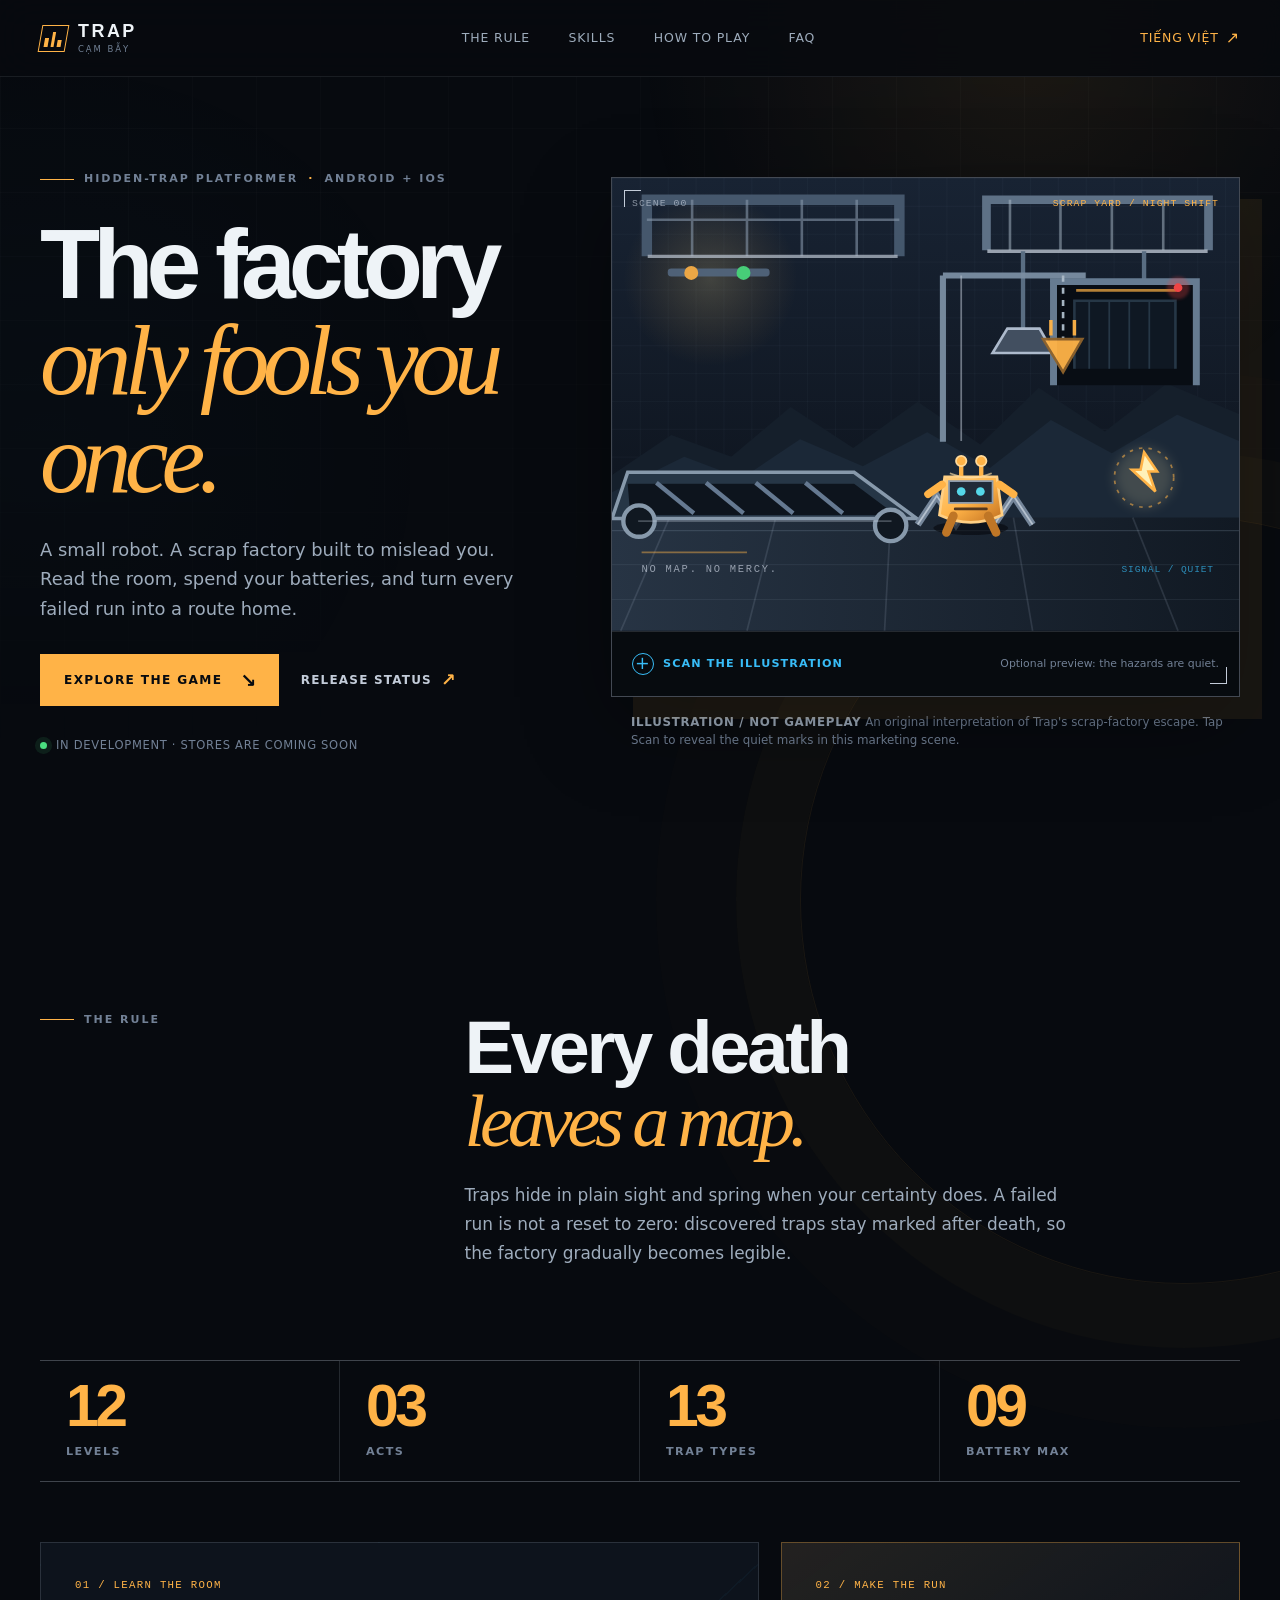
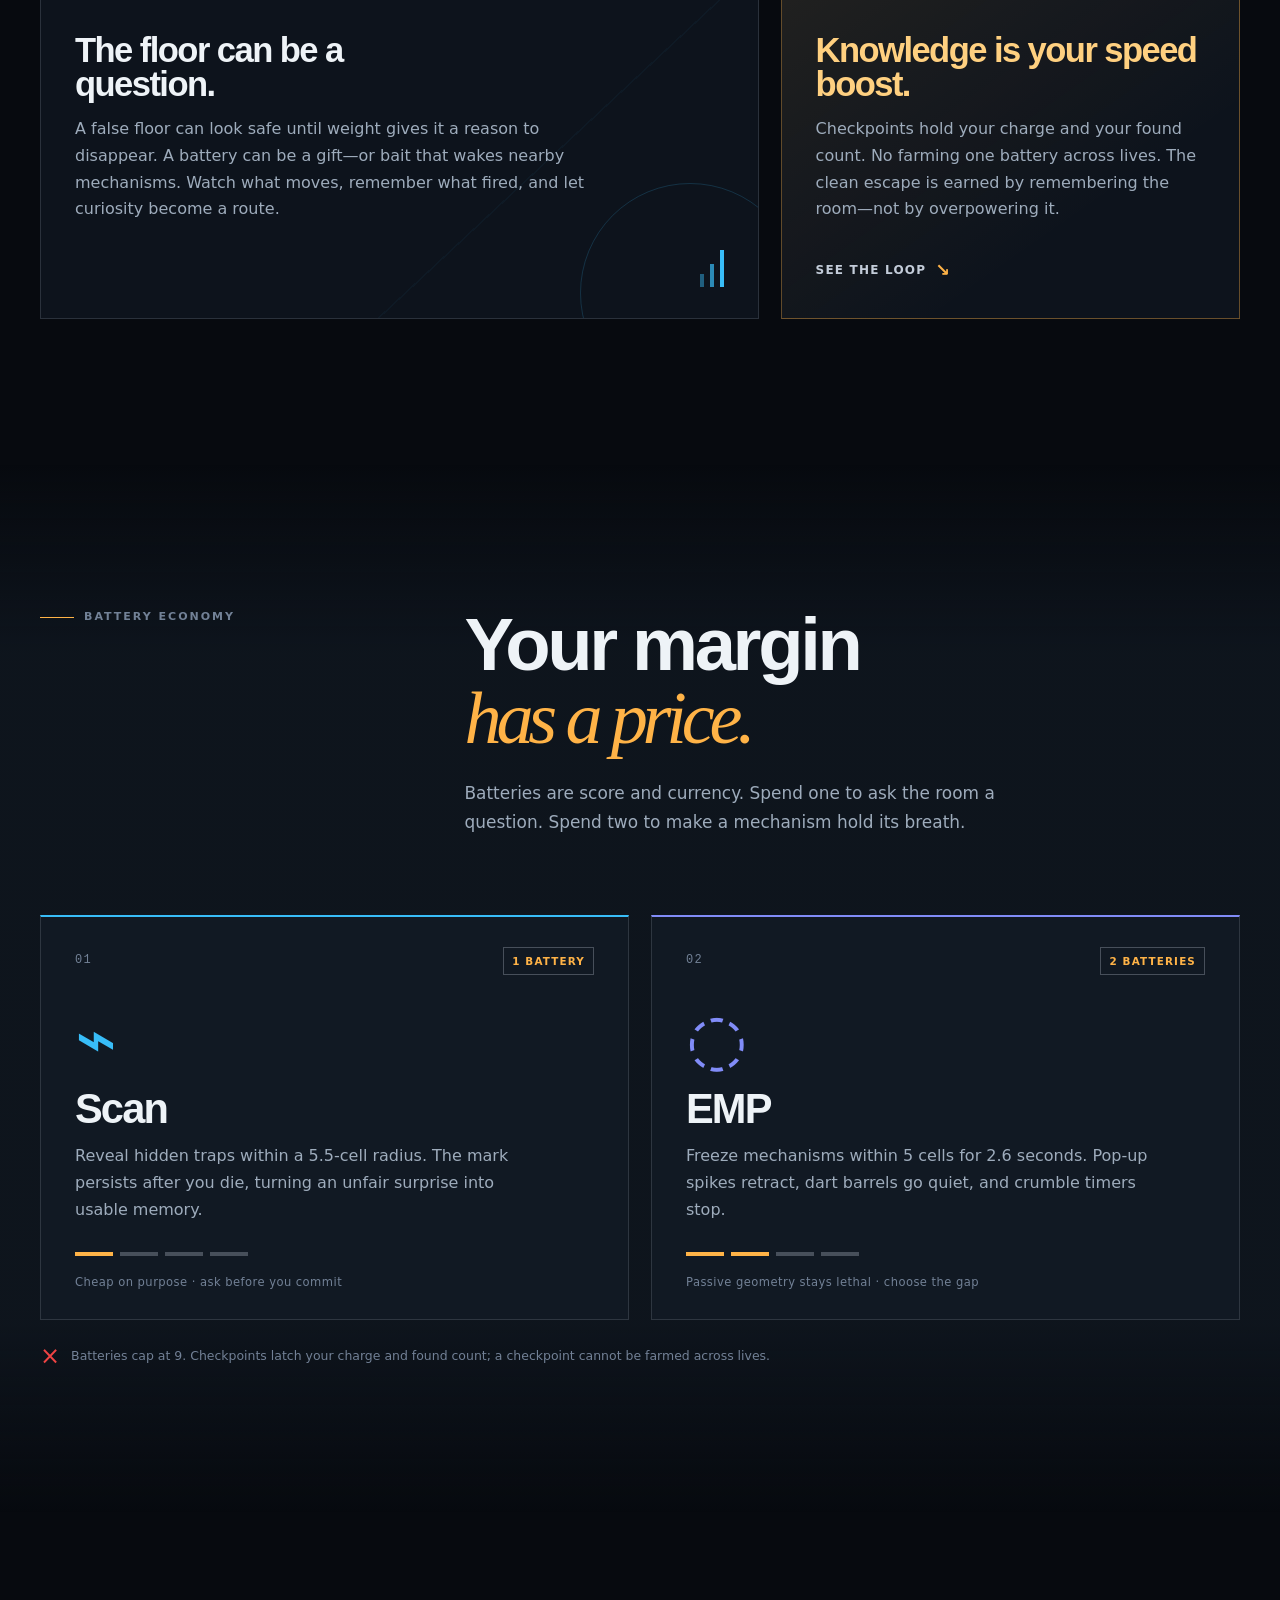
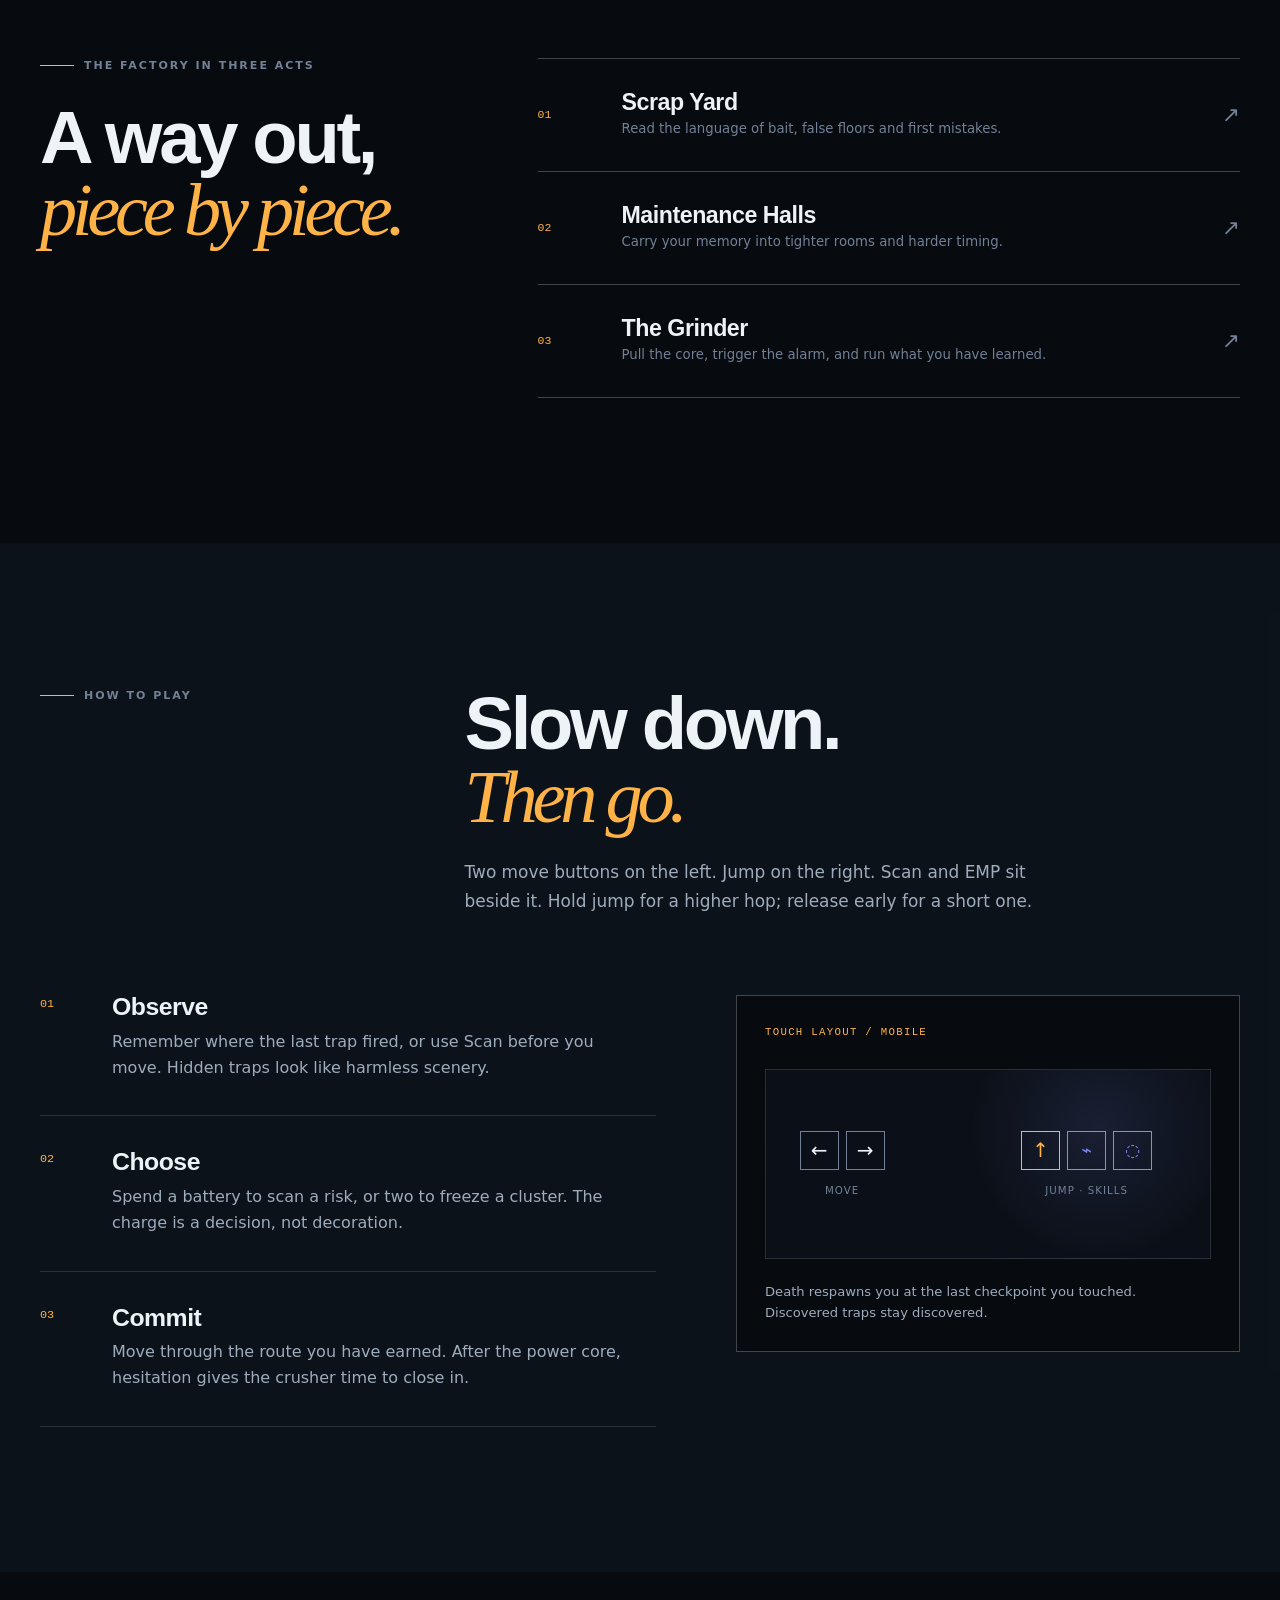
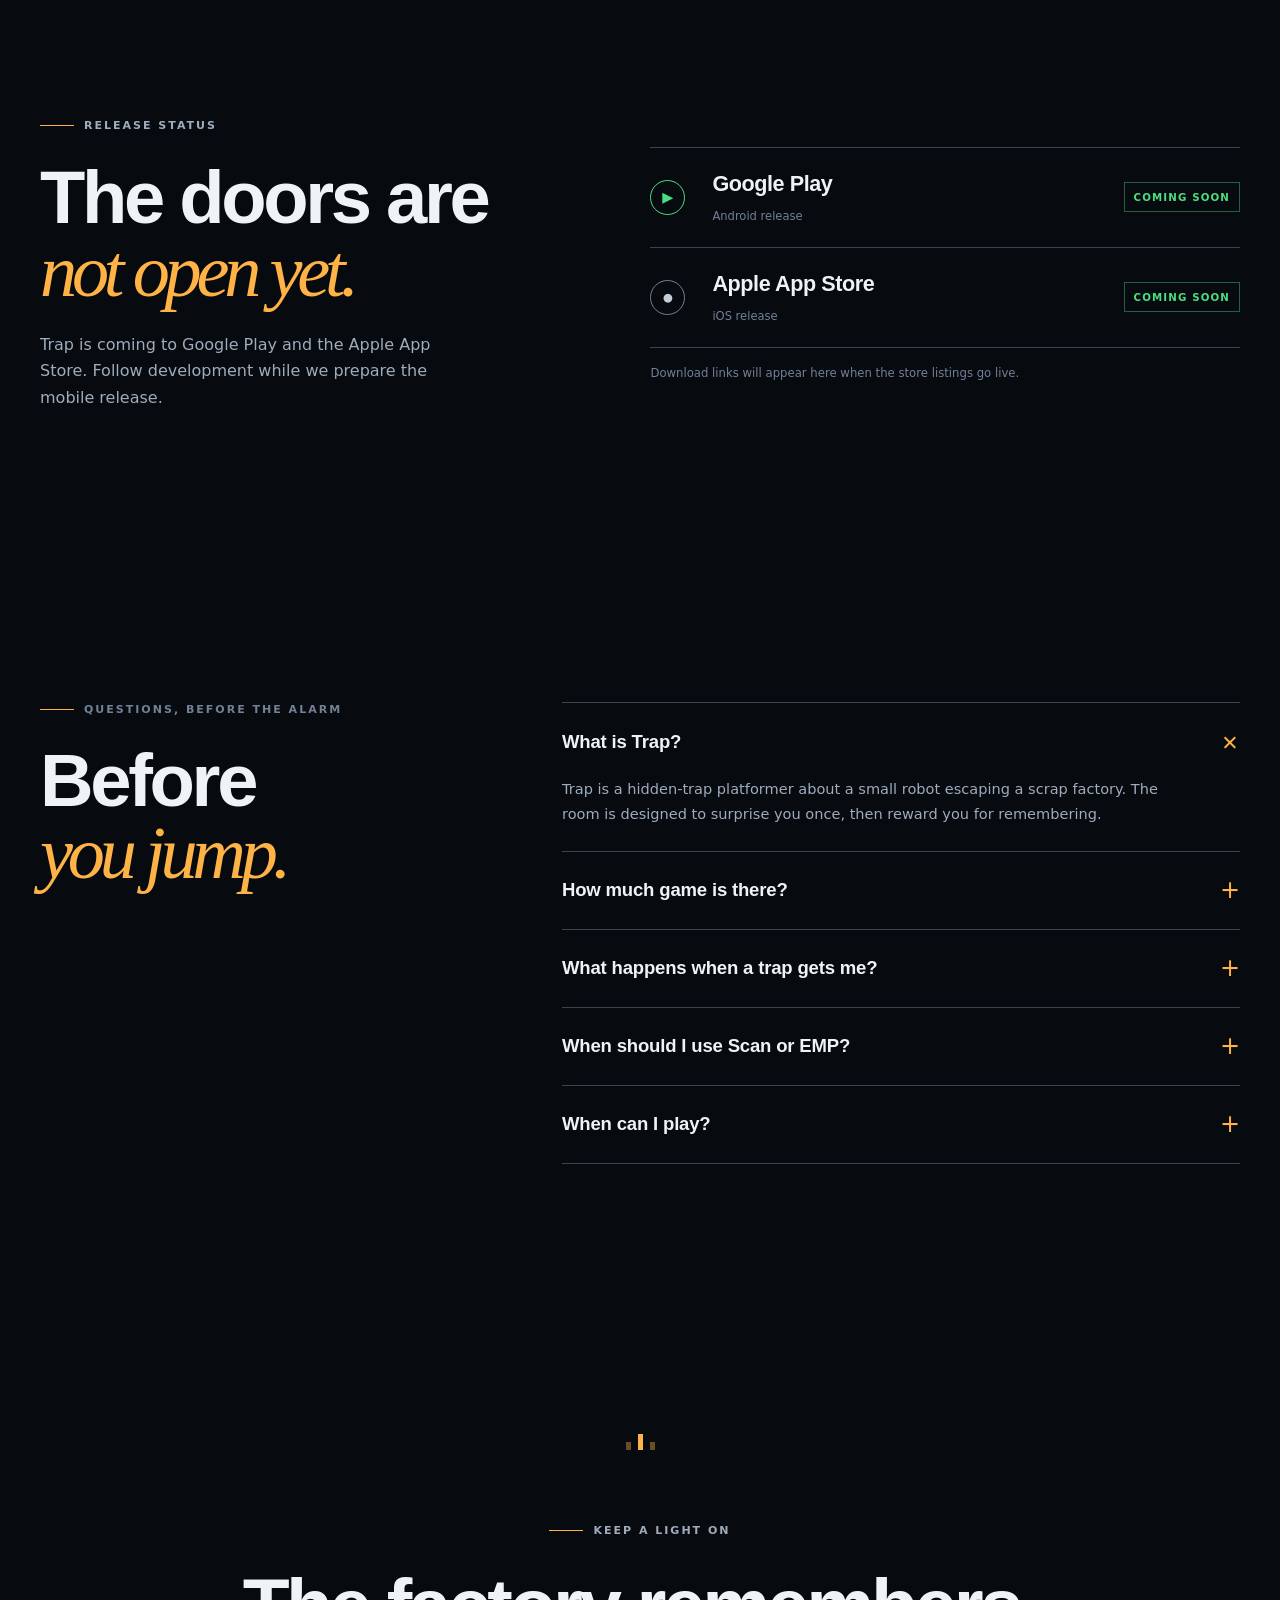
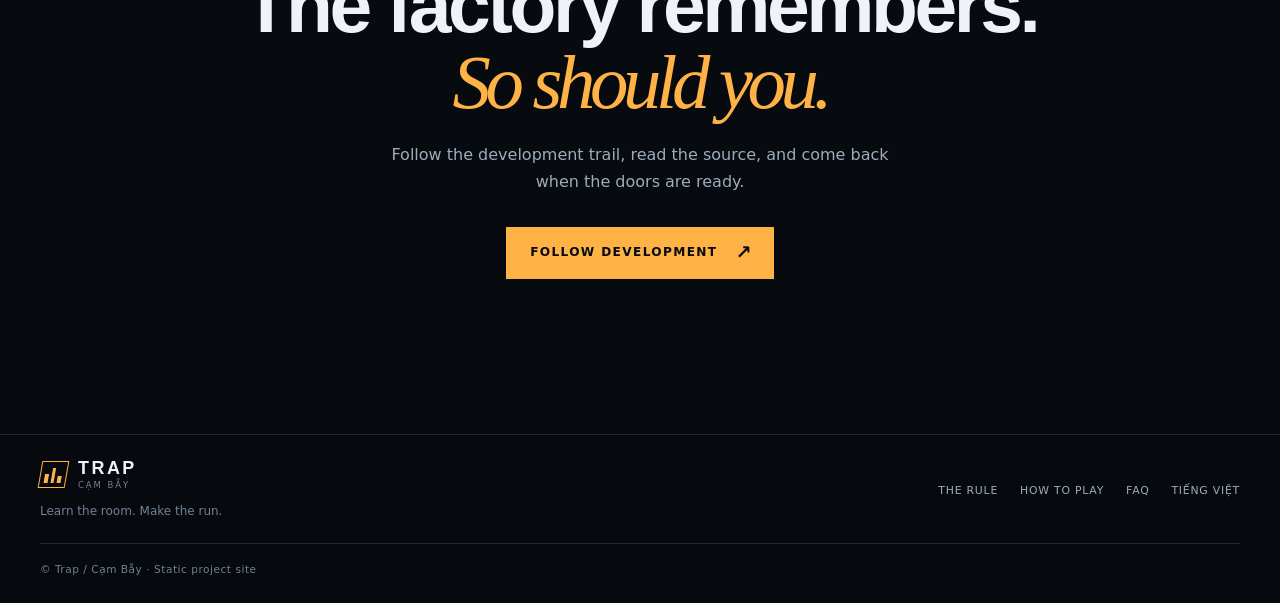
==== index.html @ 79a0b9d8 "feat(site): launch bilingual Trap landing page" ====
<!doctype html>
<html lang="en">
<head>
  <meta charset="utf-8">
  <meta name="viewport" content="width=device-width, initial-scale=1">
  <title>Trap — The factory only fools you once.</title>
  <meta name="description" content="Trap is a hidden-trap platformer about a small robot escaping a scrap factory. Learn the room, spend your batteries, and make the clean run.">
  <meta name="theme-color" content="#070a0f">
  <meta name="robots" content="index, follow">
  <link rel="canonical" href="https://luongnv.com/trap-website/">
  <link rel="alternate" hreflang="en" href="https://luongnv.com/trap-website/">
  <link rel="alternate" hreflang="vi" href="https://luongnv.com/trap-website/vi/">
  <link rel="alternate" hreflang="x-default" href="https://luongnv.com/trap-website/">
  <meta property="og:type" content="website">
  <meta property="og:site_name" content="Trap / Cạm Bẫy">
  <meta property="og:title" content="Trap — The factory only fools you once.">
  <meta property="og:description" content="A hidden-trap platformer about a small robot escaping a scrap factory.">
  <meta property="og:url" content="https://luongnv.com/trap-website/">
  <meta property="og:image" content="https://luongnv.com/trap-website/assets/social-card.png">
  <meta property="og:image:width" content="1200">
  <meta property="og:image:height" content="630">
  <meta property="og:image:alt" content="An amber robot facing a dark scrap factory in Trap.">
  <meta name="twitter:card" content="summary_large_image">
  <meta name="twitter:title" content="Trap — The factory only fools you once.">
  <meta name="twitter:description" content="A hidden-trap platformer about a small robot escaping a scrap factory.">
  <meta name="twitter:image" content="https://luongnv.com/trap-website/assets/social-card.png">
  <link rel="icon" href="assets/favicon.svg" type="image/svg+xml">
  <link rel="stylesheet" href="styles.css">
  <script type="application/ld+json">
  {
    "@context": "https://schema.org",
    "@type": "VideoGame",
    "@id": "https://luongnv.com/trap-website/#game",
    "name": "Trap",
    "alternateName": "Cạm Bẫy",
    "description": "A hidden-trap platformer about a small robot escaping a scrap factory. Traps reveal themselves through play, while Scan and EMP turn batteries into a margin for error.",
    "url": "https://luongnv.com/trap-website/",
    "image": "https://luongnv.com/trap-website/assets/social-card.png",
    "genre": ["Platformer", "Puzzle"],
    "gamePlatform": ["Android", "iOS"],
    "operatingSystem": ["Android", "iOS"],
    "applicationCategory": "Game",
    "inLanguage": ["en", "vi"],
    "sameAs": "https://github.com/nguyenvanlamm/cam_bay"
  }
  </script>
</head>
<body>
  <a class="skip-link" href="#main-content">Skip to content</a>
  <header class="site-header">
    <div class="wrap nav-shell">
      <a class="brand" href="./" aria-label="Trap home">
        <span class="brand-mark" aria-hidden="true"><i></i><i></i><i></i></span>
        <span class="brand-word"><strong>TRAP</strong><small>CẠM BẪY</small></span>
      </a>
      <nav class="primary-nav" aria-label="Primary navigation">
        <a href="#world">The rule</a>
        <a href="#skills">Skills</a>
        <a href="#how-to-play">How to play</a>
        <a href="#faq">FAQ</a>
      </nav>
      <a class="language-link" href="vi/index.html" lang="vi">Tiếng Việt <span aria-hidden="true">↗</span></a>
    </div>
  </header>

  <main id="main-content">
    <section class="hero wrap" aria-labelledby="hero-title">
      <div class="hero-copy">
        <p class="eyebrow"><span class="eyebrow-line" aria-hidden="true"></span> Hidden-trap platformer <span class="eyebrow-dot" aria-hidden="true">·</span> Android + iOS</p>
        <h1 id="hero-title">The factory <em>only fools you once.</em></h1>
        <p class="hero-lede">A small robot. A scrap factory built to mislead you. Read the room, spend your batteries, and turn every failed run into a route home.</p>
        <div class="hero-actions">
          <a class="button button-primary" href="#how-to-play">Explore the game <span aria-hidden="true">↘</span></a>
          <a class="quiet-link" href="#release">Release status <span aria-hidden="true">↗</span></a>
        </div>
        <p class="hero-footnote"><span class="status-dot" aria-hidden="true"></span> In development · stores are coming soon</p>
      </div>

      <figure class="hero-art">
        <div class="art-frame">
          <div class="art-label"><span>SCENE 00</span><span>SCRAP YARD / NIGHT SHIFT</span></div>
          <svg id="trap-scene" viewBox="0 0 720 520" role="img" aria-labelledby="scene-title scene-desc" xmlns="http://www.w3.org/2000/svg">
            <title id="scene-title">An amber robot at the mouth of a scrap factory</title>
            <desc id="scene-desc">An original editorial illustration of a small robot standing before conveyors, hanging machinery and a dark factory exit. Scan can mark the quiet hazards hidden in the scene.</desc>
            <defs>
              <linearGradient id="scene-sky" x1="0" y1="0" x2="0" y2="1">
                <stop offset="0" stop-color="#182333"/>
                <stop offset="1" stop-color="#0b1018"/>
              </linearGradient>
              <linearGradient id="scene-floor" x1="0" y1="0" x2="1" y2="0">
                <stop offset="0" stop-color="#273444"/>
                <stop offset="1" stop-color="#111923"/>
              </linearGradient>
              <linearGradient id="robot-shell" x1="0" y1="0" x2="1" y2="1">
                <stop offset="0" stop-color="#ffd080"/>
                <stop offset="0.5" stop-color="#ffb347"/>
                <stop offset="1" stop-color="#bf6e20"/>
              </linearGradient>
              <linearGradient id="steel-beam" x1="0" y1="0" x2="1" y2="0">
                <stop offset="0" stop-color="#718198"/>
                <stop offset="0.5" stop-color="#c3ccd9"/>
                <stop offset="1" stop-color="#445367"/>
              </linearGradient>
              <radialGradient id="lamp" cx="0.5" cy="0.5" r="0.5">
                <stop offset="0" stop-color="#ffdf8c" stop-opacity=".95"/>
                <stop offset="1" stop-color="#ffb347" stop-opacity="0"/>
              </radialGradient>
              <pattern id="scene-grid" width="32" height="32" patternUnits="userSpaceOnUse">
                <path d="M32 0H0V32" fill="none" stroke="#a8bed7" stroke-opacity=".07"/>
              </pattern>
              <filter id="soft-glow" x="-100%" y="-100%" width="300%" height="300%">
                <feGaussianBlur stdDeviation="7"/>
              </filter>
              <filter id="tight-glow" x="-100%" y="-100%" width="300%" height="300%">
                <feGaussianBlur stdDeviation="2"/>
              </filter>
            </defs>
            <rect width="720" height="520" fill="url(#scene-sky)"/>
            <rect width="720" height="520" fill="url(#scene-grid)"/>
            <circle cx="113" cy="116" r="100" fill="url(#lamp)" opacity=".2"/>
            <path d="M0 341L68 295 137 320 205 263 277 310 351 257 423 306 490 241 566 291 637 236 720 271V410H0Z" fill="#151f2b"/>
            <path d="M0 361L83 320 149 345 216 300 288 331 362 292 434 333 504 278 574 316 649 272 720 302V410H0Z" fill="#1b2837"/>
            <path d="M0 390H720V520H0Z" fill="url(#scene-floor)"/>
            <path d="M0 405H720" stroke="#7e91a7" stroke-opacity=".35"/>
            <path d="M0 444H720M0 484H720" stroke="#9eb0c4" stroke-opacity=".12"/>
            <path d="M66 390L10 520M188 390L155 520M320 390L313 520M461 390L483 520M598 390L650 520" stroke="#b9c7d7" stroke-opacity=".14" stroke-width="2"/>

            <g opacity=".9">
              <path d="M40 90V25H330V90" fill="none" stroke="#4a5d73" stroke-width="12"/>
              <path d="M40 48H330M92 25V90M155 25V90M218 25V90M281 25V90" stroke="#91a2b6" stroke-opacity=".6" stroke-width="3"/>
              <path d="M41 90H328" stroke="#c3ccd9" stroke-opacity=".75" stroke-width="4"/>
              <rect x="64" y="104" width="117" height="9" rx="4" fill="#53677f"/>
              <circle cx="91" cy="109" r="8" fill="#ffb347"/><circle cx="151" cy="109" r="8" fill="#4ade80"/>
            </g>

            <g>
              <path d="M430 83V25H685V83" fill="none" stroke="#5e7186" stroke-width="10"/>
              <path d="M457 25V83M515 25V83M574 25V83M633 25V83" stroke="#aebdcb" stroke-opacity=".5" stroke-width="3"/>
              <path d="M431 84H684" stroke="#c3ccd9" stroke-opacity=".75" stroke-width="4"/>
              <path d="M472 84V176M611 84V137" stroke="#596d82" stroke-width="5"/>
              <path d="M454 173H491L507 201H437Z" fill="#424f60" stroke="#adbacc" stroke-width="3"/>
              <path d="M593 134H629L642 158H580Z" fill="#424f60" stroke="#adbacc" stroke-width="3"/>
            </g>

            <g class="factory-door">
              <path d="M507 238V119H671V238" fill="#080d14" stroke="#667b91" stroke-width="8"/>
              <path d="M531 219V141H647V219" fill="#0f1823" stroke="#263746" stroke-width="3"/>
              <path d="M548 141V219M571 141V219M594 141V219M617 141V219" stroke="#263746" stroke-width="2"/>
              <path d="M533 129H648" stroke="#ffb347" stroke-opacity=".7" stroke-width="3"/>
              <circle cx="650" cy="126" r="13" fill="#ef4444" opacity=".28" filter="url(#tight-glow)"/>
              <circle cx="650" cy="126" r="5" fill="#ef4444"/>
            </g>

            <g class="crane" opacity=".95">
              <path d="M380 112V303M380 112H544" stroke="#7b8ea2" stroke-width="7"/>
              <path d="M401 112V302" stroke="#c3ccd9" stroke-opacity=".55" stroke-width="2"/>
              <path d="M518 112V185" stroke="#aebdcb" stroke-width="3" stroke-dasharray="7 7"/>
              <path d="M495 185H540L518 223Z" fill="#ffb347" stroke="#8f632c" stroke-width="3"/>
              <path d="M504 181V163M531 181V163" stroke="#ffb347" stroke-width="4"/>
            </g>

            <g class="conveyor">
              <path d="M18 338H278L350 391H0Z" fill="#263646" stroke="#8799ab" stroke-width="4"/>
              <path d="M18 351H278L326 387H21Z" fill="#0d141d"/>
              <path d="M51 350L94 385M108 350L151 385M165 350L208 385M222 350L265 385" stroke="#657991" stroke-width="5"/>
              <circle cx="31" cy="394" r="18" fill="#101821" stroke="#8799ab" stroke-width="5"/>
              <circle cx="320" cy="399" r="18" fill="#101821" stroke="#8799ab" stroke-width="5"/>
              <path d="M30 394H321" stroke="#c3ccd9" stroke-opacity=".3" stroke-width="2"/>
            </g>

            <g class="power-core">
              <circle cx="611" cy="344" r="34" fill="#fff1b8" opacity=".17" filter="url(#soft-glow)"/>
              <path d="M611 315L626 337L616 337L624 360L597 335L607 335Z" fill="#fff1b8" stroke="#ffb347" stroke-width="3"/>
              <circle cx="611" cy="344" r="34" fill="none" stroke="#ffb347" stroke-opacity=".55" stroke-width="2" stroke-dasharray="4 7"/>
            </g>

            <g class="rail-hazard">
              <path d="M351 398L373 365L395 398L417 365L439 398L461 365L483 398" fill="none" stroke="#75869a" stroke-width="8"/>
              <path d="M351 398L373 365L395 398L417 365L439 398L461 365L483 398" fill="none" stroke="#d1dae4" stroke-opacity=".7" stroke-width="2"/>
            </g>

            <g class="robot" transform="translate(370 301)">
              <ellipse cx="42" cy="101" rx="43" ry="8" fill="#05080c" opacity=".6"/>
              <path d="M12 42H72L78 86Q42 103 6 86Z" fill="url(#robot-shell)" stroke="#ffcf83" stroke-width="3"/>
              <path d="M17 47H67V72H17Z" fill="#202b38" stroke="#8c9bad" stroke-width="2"/>
              <circle cx="31" cy="59" r="5" fill="#55d7e8"/><circle cx="53" cy="59" r="5" fill="#55d7e8"/>
              <path d="M24 79H60" stroke="#51361e" stroke-width="3" stroke-linecap="round"/>
              <path d="M9 51L-7 62M75 51L91 62" stroke="#ffb347" stroke-width="9" stroke-linecap="round"/>
              <path d="M22 87L14 106M62 87L71 106" stroke="#bf7626" stroke-width="10" stroke-linecap="round"/>
              <path d="M31 42V27M54 42V27" stroke="#ffb347" stroke-width="5"/>
              <circle cx="31" cy="24" r="6" fill="#ffb347" stroke="#ffda9b" stroke-width="2"/>
              <circle cx="54" cy="24" r="6" fill="#ffb347" stroke="#ffda9b" stroke-width="2"/>
              <path d="M18 38Q42 48 66 38" fill="none" stroke="#ffe0a8" stroke-opacity=".65" stroke-width="2"/>
            </g>

            <g class="trap-mark" aria-hidden="true">
              <g transform="translate(195 374)">
                <circle r="23" fill="#38bdf8" fill-opacity=".13" stroke="#38bdf8" stroke-width="2" stroke-dasharray="3 5"/>
                <path d="M-8 -8L8 8M8 -8L-8 8" stroke="#38bdf8" stroke-width="3" stroke-linecap="round"/>
              </g>
              <g transform="translate(457 355)">
                <circle r="23" fill="#38bdf8" fill-opacity=".13" stroke="#38bdf8" stroke-width="2" stroke-dasharray="3 5"/>
                <path d="M-8 -8L8 8M8 -8L-8 8" stroke="#38bdf8" stroke-width="3" stroke-linecap="round"/>
              </g>
              <g transform="translate(527 264)">
                <circle r="23" fill="#38bdf8" fill-opacity=".13" stroke="#38bdf8" stroke-width="2" stroke-dasharray="3 5"/>
                <path d="M-8 -8L8 8M8 -8L-8 8" stroke="#38bdf8" stroke-width="3" stroke-linecap="round"/>
              </g>
            </g>

            <path d="M34 430H155" stroke="#ffb347" stroke-width="2" stroke-opacity=".45"/>
            <text x="34" y="453" fill="#c3ccd9" fill-opacity=".72" font-family="monospace" font-size="12" letter-spacing="2">NO MAP. NO MERCY.</text>
            <text x="585" y="453" fill="#38bdf8" fill-opacity=".7" font-family="monospace" font-size="11" letter-spacing="1">SIGNAL / QUIET</text>
          </svg>
          <div class="scan-control">
            <button id="scan-toggle" class="scan-button" type="button" aria-controls="trap-scene" aria-pressed="false"><span class="scan-icon" aria-hidden="true">+</span><span>Scan the illustration</span></button>
            <p id="scan-status" class="scan-status" role="status" aria-live="polite">Optional preview: the hazards are quiet.</p>
          </div>
        </div>
        <figcaption><strong>Illustration / not gameplay</strong> An original interpretation of Trap's scrap-factory escape. Tap Scan to reveal the quiet marks in this marketing scene.</figcaption>
        <noscript><p class="no-script-note">Scan preview needs JavaScript; the game story and mechanics remain available below.</p></noscript>
      </figure>
    </section>

    <section class="section rule-section wrap" id="world" aria-labelledby="rule-title">
      <div class="section-intro split-intro">
        <p class="eyebrow"><span class="eyebrow-line" aria-hidden="true"></span> The rule</p>
        <div>
          <h2 id="rule-title">Every death<br><em>leaves a map.</em></h2>
          <p class="section-lede">Traps hide in plain sight and spring when your certainty does. A failed run is not a reset to zero: discovered traps stay marked after death, so the factory gradually becomes legible.</p>
        </div>
      </div>
      <dl class="fact-rail" aria-label="Game structure">
        <div><dt>12</dt><dd>levels</dd></div>
        <div><dt>03</dt><dd>acts</dd></div>
        <div><dt>13</dt><dd>trap types</dd></div>
        <div><dt>09</dt><dd>battery max</dd></div>
      </dl>
      <div class="story-grid">
        <article class="story-card story-card-large">
          <p class="card-index">01 / LEARN THE ROOM</p>
          <h3>The floor can be a question.</h3>
          <p>A false floor can look safe until weight gives it a reason to disappear. A battery can be a gift—or bait that wakes nearby mechanisms. Watch what moves, remember what fired, and let curiosity become a route.</p>
          <div class="card-rule" aria-hidden="true"><span></span><span></span><span></span></div>
        </article>
        <article class="story-card story-card-accent">
          <p class="card-index">02 / MAKE THE RUN</p>
          <h3>Knowledge is your speed boost.</h3>
          <p>Checkpoints hold your charge and your found count. No farming one battery across lives. The clean escape is earned by remembering the room—not by overpowering it.</p>
          <a class="inline-link" href="#how-to-play">See the loop <span aria-hidden="true">↘</span></a>
        </article>
      </div>
    </section>

    <section class="section skills-section" id="skills" aria-labelledby="skills-title">
      <div class="wrap">
        <div class="section-intro split-intro">
          <p class="eyebrow"><span class="eyebrow-line" aria-hidden="true"></span> Battery economy</p>
          <div>
            <h2 id="skills-title">Your margin<br><em>has a price.</em></h2>
            <p class="section-lede">Batteries are score and currency. Spend one to ask the room a question. Spend two to make a mechanism hold its breath.</p>
          </div>
        </div>
        <div class="skill-grid">
          <article class="skill-card scan-card">
            <div class="skill-top"><span class="skill-number">01</span><span class="skill-tag">1 battery</span></div>
            <div class="skill-symbol" aria-hidden="true">⌁</div>
            <h3>Scan</h3>
            <p>Reveal hidden traps within a 5.5-cell radius. The mark persists after you die, turning an unfair surprise into usable memory.</p>
            <div class="skill-meter" aria-label="Cost: one battery"><i></i><i class="empty"></i><i class="empty"></i><i class="empty"></i></div>
            <p class="skill-note">Cheap on purpose · ask before you commit</p>
          </article>
          <article class="skill-card emp-card">
            <div class="skill-top"><span class="skill-number">02</span><span class="skill-tag">2 batteries</span></div>
            <div class="skill-symbol" aria-hidden="true">◌</div>
            <h3>EMP</h3>
            <p>Freeze mechanisms within 5 cells for 2.6 seconds. Pop-up spikes retract, dart barrels go quiet, and crumble timers stop.</p>
            <div class="skill-meter" aria-label="Cost: two batteries"><i></i><i></i><i class="empty"></i><i class="empty"></i></div>
            <p class="skill-note">Passive geometry stays lethal · choose the gap</p>
          </article>
        </div>
        <p class="skill-footnote"><span class="tiny-cross" aria-hidden="true">×</span> Batteries cap at 9. Checkpoints latch your charge and found count; a checkpoint cannot be farmed across lives.</p>
      </div>
    </section>

    <section class="section acts-section wrap" aria-labelledby="acts-title">
      <div class="acts-heading">
        <p class="eyebrow"><span class="eyebrow-line" aria-hidden="true"></span> The factory in three acts</p>
        <h2 id="acts-title">A way out,<br><em>piece by piece.</em></h2>
      </div>
      <div class="act-list">
        <article class="act-row">
          <div class="act-no">01</div><div class="act-name"><h3>Scrap Yard</h3><p>Read the language of bait, false floors and first mistakes.</p></div><div class="act-mark" aria-hidden="true">↗</div>
        </article>
        <article class="act-row">
          <div class="act-no">02</div><div class="act-name"><h3>Maintenance Halls</h3><p>Carry your memory into tighter rooms and harder timing.</p></div><div class="act-mark" aria-hidden="true">↗</div>
        </article>
        <article class="act-row">
          <div class="act-no">03</div><div class="act-name"><h3>The Grinder</h3><p>Pull the core, trigger the alarm, and run what you have learned.</p></div><div class="act-mark" aria-hidden="true">↗</div>
        </article>
      </div>
    </section>

    <section class="section how-section" id="how-to-play" aria-labelledby="how-title">
      <div class="wrap">
        <div class="section-intro split-intro">
          <p class="eyebrow"><span class="eyebrow-line" aria-hidden="true"></span> How to play</p>
          <div>
            <h2 id="how-title">Slow down.<br><em>Then go.</em></h2>
            <p class="section-lede">Two move buttons on the left. Jump on the right. Scan and EMP sit beside it. Hold jump for a higher hop; release early for a short one.</p>
          </div>
        </div>
        <div class="play-layout">
          <ol class="play-steps">
            <li><span class="step-no">01</span><div><h3>Observe</h3><p>Remember where the last trap fired, or use Scan before you move. Hidden traps look like harmless scenery.</p></div></li>
            <li><span class="step-no">02</span><div><h3>Choose</h3><p>Spend a battery to scan a risk, or two to freeze a cluster. The charge is a decision, not decoration.</p></div></li>
            <li><span class="step-no">03</span><div><h3>Commit</h3><p>Move through the route you have earned. After the power core, hesitation gives the crusher time to close in.</p></div></li>
          </ol>
          <aside class="control-panel" aria-label="Touch controls">
            <p class="card-index">TOUCH LAYOUT / MOBILE</p>
            <div class="control-map">
              <div class="control-cluster left-cluster"><span class="control-key">←</span><span class="control-key">→</span><small>move</small></div>
              <div class="control-cluster right-cluster"><span class="control-key jump-key">↑</span><span class="control-key skill-key">⌁</span><span class="control-key skill-key">◌</span><small>jump · skills</small></div>
            </div>
            <p class="control-note">Death respawns you at the last checkpoint you touched. Discovered traps stay discovered.</p>
          </aside>
        </div>
      </div>
    </section>

    <section class="section release-section wrap" id="release" aria-labelledby="release-title">
      <div class="release-copy">
        <p class="eyebrow"><span class="eyebrow-line" aria-hidden="true"></span> Release status</p>
        <h2 id="release-title">The doors are<br><em>not open yet.</em></h2>
        <p>Trap is coming to Google Play and the Apple App Store. Follow development while we prepare the mobile release.</p>
      </div>
      <div class="store-list" aria-label="Store availability">
        <div class="store-row"><span class="store-icon" aria-hidden="true">▶</span><div><strong>Google Play</strong><small>Android release</small></div><span class="store-status">Coming soon</span></div>
        <div class="store-row"><span class="store-icon apple-icon" aria-hidden="true">●</span><div><strong>Apple App Store</strong><small>iOS release</small></div><span class="store-status">Coming soon</span></div>
        <p class="store-note">Download links will appear here when the store listings go live.</p>
      </div>
    </section>

    <section class="section faq-section wrap" id="faq" aria-labelledby="faq-title">
      <div class="faq-head"><p class="eyebrow"><span class="eyebrow-line" aria-hidden="true"></span> Questions, before the alarm</p><h2 id="faq-title">Before<br><em>you jump.</em></h2></div>
      <div class="faq-list">
        <details open><summary><span>What is Trap?</span><b aria-hidden="true">+</b></summary><p>Trap is a hidden-trap platformer about a small robot escaping a scrap factory. The room is designed to surprise you once, then reward you for remembering.</p></details>
        <details><summary><span>How much game is there?</span><b aria-hidden="true">+</b></summary><p>The current design has 12 levels across three acts: Scrap Yard, Maintenance Halls and The Grinder. There are 13 trap types and three challenge goals per level.</p></details>
        <details><summary><span>What happens when a trap gets me?</span><b aria-hidden="true">+</b></summary><p>You respawn at the last checkpoint you touched. A trap that has fired leaves a faint mark where it hid, and that discovery survives death.</p></details>
        <details><summary><span>When should I use Scan or EMP?</span><b aria-hidden="true">+</b></summary><p>Scan costs one battery and reveals hidden traps within 5.5 cells. EMP costs two and freezes nearby mechanisms for 2.6 seconds. Passive geometry—like an exposed spike bed—stays dangerous.</p></details>
        <details><summary><span>When can I play?</span><b aria-hidden="true">+</b></summary><p>Trap is in development. It is planned for Android and iOS, with both the Google Play and Apple App Store releases marked coming soon. No release date has been announced.</p></details>
      </div>
    </section>

    <section class="closing-cta wrap" aria-labelledby="closing-title">
      <div class="closing-rule" aria-hidden="true"><span></span><span></span><span></span></div>
      <p class="eyebrow"><span class="eyebrow-line" aria-hidden="true"></span> Keep a light on</p>
      <h2 id="closing-title">The factory remembers.<br><em>So should you.</em></h2>
      <p>Follow the development trail, read the source, and come back when the doors are ready.</p>
      <a class="button button-primary" href="https://github.com/nguyenvanlamm/cam_bay" rel="noopener">Follow development <span aria-hidden="true">↗</span></a>
    </section>
  </main>

  <footer class="site-footer">
    <div class="wrap footer-inner">
      <div><a class="brand footer-brand" href="./" aria-label="Trap home"><span class="brand-mark" aria-hidden="true"><i></i><i></i><i></i></span><span class="brand-word"><strong>TRAP</strong><small>CẠM BẪY</small></span></a><p>Learn the room. Make the run.</p></div>
      <div class="footer-links"><a href="#world">The rule</a><a href="#how-to-play">How to play</a><a href="#faq">FAQ</a><a href="vi/index.html" lang="vi">Tiếng Việt</a></div>
      <p class="copyright">© Trap / Cạm Bẫy · Static project site</p>
    </div>
  </footer>
  <script src="script.js" defer></script>
</body>
</html>
---- styles.css ----
/* Trap / Cạm Bẫy — a small, dependency-free visual system. */
:root {
  --bg: #070a0f;
  --bg-raised: #0d131c;
  --bg-panel: #111923;
  --bg-panel-2: #151e29;
  --steel: #c3ccd9;
  --steel-bright: #eef3f7;
  --steel-muted: #9eacbc;
  --steel-dim: #728196;
  --line: rgba(195, 204, 217, .16);
  --line-strong: rgba(195, 204, 217, .3);
  --amber: #ffb347;
  --amber-soft: #ffd080;
  --cyan: #38bdf8;
  --green: #4ade80;
  --danger: #ef4444;
  --violet: #818cf8;
  --wrap: 1200px;
  --display: "Arial Narrow", "Roboto Condensed", "Helvetica Neue", Arial, sans-serif;
  --body: Inter, ui-sans-serif, system-ui, -apple-system, BlinkMacSystemFont, "Segoe UI", sans-serif;
  color-scheme: dark;
}

*,
*::before,
*::after { box-sizing: border-box; }

html { scroll-behavior: smooth; }

body {
  min-width: 320px;
  margin: 0;
  background: var(--bg);
  color: var(--steel);
  font-family: var(--body);
  font-size: 16px;
  line-height: 1.6;
  overflow-x: hidden;
  text-rendering: optimizeLegibility;
}

body::before {
  position: fixed;
  z-index: -2;
  inset: 0;
  pointer-events: none;
  content: "";
  background:
    radial-gradient(circle at 80% 6%, rgba(255, 179, 71, .09), transparent 24rem),
    radial-gradient(circle at 4% 52%, rgba(56, 189, 248, .045), transparent 26rem),
    linear-gradient(rgba(255,255,255,.018) 1px, transparent 1px),
    linear-gradient(90deg, rgba(255,255,255,.018) 1px, transparent 1px);
  background-size: auto, auto, 64px 64px, 64px 64px;
  mask-image: linear-gradient(to bottom, #000 0, transparent 87%);
}

body::after {
  position: fixed;
  z-index: -1;
  right: -18rem;
  bottom: -24rem;
  width: 48rem;
  height: 48rem;
  border: 1px solid rgba(255,179,71,.08);
  border-radius: 50%;
  pointer-events: none;
  content: "";
  box-shadow: 0 0 0 4rem rgba(255,179,71,.018), 0 0 0 9rem rgba(255,179,71,.012);
}

::selection { background: var(--amber); color: var(--bg); }

img, svg { max-width: 100%; }
svg { display: block; }

button,
a { -webkit-tap-highlight-color: transparent; }

a {
  color: inherit;
  text-decoration: none;
}

a:hover { color: var(--steel-bright); }

:focus-visible {
  outline: 3px solid var(--amber);
  outline-offset: 4px;
}

.wrap {
  width: min(var(--wrap), calc(100% - 64px));
  margin-inline: auto;
}

.skip-link {
  position: fixed;
  z-index: 20;
  top: 12px;
  left: 12px;
  padding: .55rem .8rem;
  border: 1px solid var(--amber);
  background: var(--bg);
  color: var(--amber);
  transform: translateY(-160%);
}

.skip-link:focus { transform: translateY(0); }

.site-header {
  position: sticky;
  z-index: 10;
  top: 0;
  border-bottom: 1px solid rgba(195,204,217,.1);
  background: rgba(7, 10, 15, .86);
  backdrop-filter: blur(18px);
}

.nav-shell {
  display: flex;
  min-height: 76px;
  align-items: center;
  gap: 36px;
}

.brand {
  display: inline-flex;
  flex: 0 0 auto;
  align-items: center;
  gap: 11px;
  color: var(--steel-bright);
}

.brand:hover { color: var(--steel-bright); }

.brand-mark {
  display: inline-flex;
  width: 27px;
  height: 27px;
  align-items: flex-end;
  gap: 3px;
  padding: 4px;
  border: 1px solid var(--amber);
  transform: skew(-10deg);
}

.brand-mark i {
  display: block;
  width: 4px;
  background: var(--amber);
}

.brand-mark i:nth-child(1) { height: 9px; }
.brand-mark i:nth-child(2) { height: 15px; }
.brand-mark i:nth-child(3) { height: 7px; }

.brand-word {
  display: grid;
  gap: 0;
  line-height: 1;
}

.brand-word strong {
  font-family: var(--display);
  font-size: 1.12rem;
  font-stretch: condensed;
  letter-spacing: .14em;
}

.brand-word small {
  margin-top: 4px;
  color: var(--steel-dim);
  font-size: .53rem;
  letter-spacing: .23em;
}

.primary-nav {
  display: flex;
  flex: 1 1 auto;
  justify-content: center;
  gap: clamp(18px, 3vw, 42px);
}

.primary-nav a,
.language-link,
.footer-links a {
  position: relative;
  color: var(--steel-muted);
  font-size: .78rem;
  letter-spacing: .07em;
  text-transform: uppercase;
}

.primary-nav a::after,
.language-link::after,
.footer-links a::after {
  position: absolute;
  right: 0;
  bottom: -7px;
  left: 0;
  height: 1px;
  background: var(--amber);
  content: "";
  transform: scaleX(0);
  transform-origin: right;
  transition: transform 180ms ease;
}

.primary-nav a:hover::after,
.primary-nav a:focus-visible::after,
.language-link:hover::after,
.language-link:focus-visible::after,
.footer-links a:hover::after,
.footer-links a:focus-visible::after {
  transform: scaleX(1);
  transform-origin: left;
}

.language-link {
  display: inline-flex;
  flex: 0 0 auto;
  align-items: center;
  gap: 7px;
  color: var(--amber);
}

.language-link span { font-size: 1rem; }

.eyebrow {
  display: flex;
  align-items: center;
  gap: 10px;
  margin: 0;
  color: var(--steel-dim);
  font-size: .69rem;
  font-weight: 700;
  letter-spacing: .18em;
  line-height: 1.4;
  text-transform: uppercase;
}

.eyebrow-line {
  display: inline-block;
  width: 34px;
  height: 1px;
  background: var(--amber);
}

.eyebrow-dot { color: var(--amber); }

h1,
h2,
h3,
p { margin-top: 0; }

h1,
h2,
h3 {
  color: var(--steel-bright);
  font-family: var(--display);
  font-weight: 700;
  letter-spacing: -.045em;
  line-height: .98;
}

h1 em,
h2 em {
  color: var(--amber);
  font-family: Georgia, "Times New Roman", serif;
  font-weight: 400;
  letter-spacing: -.07em;
}

h1 {
  max-width: 730px;
  margin: 29px 0 27px;
  font-size: clamp(3.45rem, 7.7vw, 7.2rem);
  letter-spacing: -.07em;
}

h2 {
  margin: 0 0 24px;
  font-size: clamp(3rem, 5.8vw, 5.9rem);
}

h3 {
  margin-bottom: 14px;
  font-size: clamp(1.55rem, 2.7vw, 2.3rem);
}

.hero {
  display: grid;
  min-height: min(790px, calc(100vh - 76px));
  grid-template-columns: minmax(0, .88fr) minmax(420px, 1.12fr);
  align-items: center;
  gap: clamp(32px, 6vw, 96px);
  padding-top: 74px;
  padding-bottom: 92px;
}

.hero-copy { position: relative; z-index: 1; }

.hero-lede {
  max-width: 510px;
  margin-bottom: 31px;
  color: var(--steel-muted);
  font-size: clamp(1.02rem, 1.4vw, 1.2rem);
  line-height: 1.65;
}

.hero-actions {
  display: flex;
  flex-wrap: wrap;
  align-items: center;
  gap: 22px;
}

.button {
  display: inline-flex;
  min-height: 52px;
  align-items: center;
  justify-content: center;
  gap: 18px;
  padding: 0 20px 0 23px;
  border: 1px solid var(--amber);
  font-size: .76rem;
  font-weight: 800;
  letter-spacing: .11em;
  text-transform: uppercase;
  transition: background 180ms ease, color 180ms ease, transform 180ms ease;
}

.button span { font-size: 1.2rem; line-height: 1; }

.button-primary {
  background: var(--amber);
  color: var(--bg);
}

.button-primary:hover,
.button-primary:focus-visible {
  background: var(--amber-soft);
  color: var(--bg);
  transform: translateY(-2px);
}

.quiet-link,
.inline-link {
  display: inline-flex;
  align-items: center;
  gap: 9px;
  color: var(--steel);
  font-size: .75rem;
  font-weight: 700;
  letter-spacing: .1em;
  text-transform: uppercase;
}

.quiet-link span,
.inline-link span { color: var(--amber); font-size: 1.1rem; }
.quiet-link:hover,
.inline-link:hover { color: var(--amber-soft); }

.hero-footnote {
  display: flex;
  align-items: center;
  gap: 9px;
  margin: 30px 0 0;
  color: var(--steel-dim);
  font-size: .72rem;
  letter-spacing: .06em;
  text-transform: uppercase;
}

.status-dot {
  display: inline-block;
  width: 7px;
  height: 7px;
  border-radius: 50%;
  background: var(--green);
  box-shadow: 0 0 0 5px rgba(74,222,128,.1);
}

.hero-art { width: 100%; margin: 0; }

.art-frame {
  position: relative;
  overflow: hidden;
  border: 1px solid var(--line-strong);
  background: #0b1018;
  box-shadow: 22px 22px 0 rgba(255,179,71,.07), 0 28px 80px rgba(0,0,0,.34);
}

.art-frame::before,
.art-frame::after {
  position: absolute;
  z-index: 2;
  width: 17px;
  height: 17px;
  border-color: var(--amber);
  content: "";
  pointer-events: none;
}

.art-frame::before {
  top: 12px;
  left: 12px;
  border-top: 1px solid;
  border-left: 1px solid;
}

.art-frame::after {
  right: 12px;
  bottom: 12px;
  border-right: 1px solid;
  border-bottom: 1px solid;
}

.art-label {
  position: absolute;
  z-index: 2;
  top: 18px;
  right: 20px;
  left: 20px;
  display: flex;
  justify-content: space-between;
  color: rgba(195,204,217,.67);
  font-family: ui-monospace, SFMono-Regular, Menlo, Consolas, monospace;
  font-size: .61rem;
  letter-spacing: .11em;
}

.art-label span:last-child { color: var(--amber); }

#trap-scene { width: 100%; height: auto; }

.trap-mark { display: none; }
#trap-scene.scan-revealed .trap-mark {
  display: block;
  animation: mark-in 460ms cubic-bezier(.2,.8,.25,1) both;
}
#trap-scene.scan-revealed .trap-mark g:nth-child(2) { animation-delay: 100ms; }
#trap-scene.scan-revealed .trap-mark g:nth-child(3) { animation-delay: 200ms; }

.scan-control {
  display: flex;
  min-height: 65px;
  align-items: center;
  justify-content: space-between;
  gap: 14px;
  padding: 12px 20px;
  border-top: 1px solid var(--line);
  background: rgba(7,10,15,.9);
}

.scan-button {
  display: inline-flex;
  align-items: center;
  gap: 9px;
  padding: 8px 0;
  border: 0;
  background: transparent;
  color: var(--cyan);
  cursor: pointer;
  font: inherit;
  font-size: .7rem;
  font-weight: 800;
  letter-spacing: .1em;
  text-transform: uppercase;
}

.scan-button:hover { color: var(--steel-bright); }
.scan-icon {
  display: inline-grid;
  width: 22px;
  height: 22px;
  place-items: center;
  border: 1px solid currentColor;
  border-radius: 50%;
  font-size: 1.1rem;
  font-weight: 400;
  line-height: 1;
}
.scan-button[aria-pressed="true"] .scan-icon { background: var(--cyan); color: var(--bg); }
.scan-status {
  margin: 0;
  color: var(--steel-dim);
  font-size: .68rem;
  text-align: right;
}

.hero-art figcaption {
  max-width: 600px;
  margin: 16px 0 0 20px;
  color: var(--steel-dim);
  font-size: .74rem;
  line-height: 1.55;
}
.hero-art figcaption strong { color: var(--steel-muted); font-weight: 700; letter-spacing: .06em; text-transform: uppercase; }
.no-script-note { margin: 9px 0 0 20px; color: var(--steel-dim); font-size: .7rem; }

.section { padding-top: 145px; padding-bottom: 145px; }

.section-intro {
  display: grid;
  grid-template-columns: minmax(170px, .47fr) minmax(0, 1fr);
  gap: 60px;
  align-items: start;
}

.section-lede {
  max-width: 610px;
  margin: 0;
  color: var(--steel-muted);
  font-size: 1.06rem;
  line-height: 1.7;
}

.fact-rail {
  display: grid;
  margin: 92px 0 60px;
  grid-template-columns: repeat(4, 1fr);
  border-top: 1px solid var(--line-strong);
  border-bottom: 1px solid var(--line-strong);
}

.fact-rail > div {
  display: flex;
  min-height: 120px;
  flex-direction: column;
  justify-content: center;
  padding: 20px 26px;
  border-right: 1px solid var(--line);
}
.fact-rail > div:last-child { border-right: 0; }
.fact-rail dt {
  color: var(--amber);
  font-family: var(--display);
  font-size: clamp(2.6rem, 4.6vw, 4.4rem);
  font-weight: 700;
  letter-spacing: -.06em;
  line-height: .86;
}
.fact-rail dd {
  margin: 11px 0 0;
  color: var(--steel-dim);
  font-size: .7rem;
  font-weight: 700;
  letter-spacing: .13em;
  text-transform: uppercase;
}

.story-grid {
  display: grid;
  grid-template-columns: 1.22fr .78fr;
  gap: 22px;
}

.story-card {
  min-height: 315px;
  padding: 34px;
  border: 1px solid var(--line);
  background: var(--bg-raised);
}
.story-card-large {
  position: relative;
  overflow: hidden;
  background:
    linear-gradient(137deg, transparent 0 66%, rgba(56,189,248,.04) 66% 66.2%, transparent 66.2%),
    var(--bg-raised);
}
.story-card-large::after {
  position: absolute;
  right: -42px;
  bottom: -85px;
  width: 220px;
  height: 220px;
  border: 1px solid rgba(56,189,248,.18);
  border-radius: 50%;
  content: "";
}
.story-card-accent {
  border-color: rgba(255,179,71,.35);
  background: linear-gradient(145deg, rgba(255,179,71,.09), transparent 70%), var(--bg-raised);
}
.card-index {
  margin-bottom: 40px;
  color: var(--amber);
  font-family: ui-monospace, SFMono-Regular, Menlo, Consolas, monospace;
  font-size: .67rem;
  letter-spacing: .12em;
}
.story-card p:not(.card-index),
.skill-card > p:not(.skill-note),
.release-copy > p,
.closing-cta > p {
  color: var(--steel-muted);
  line-height: 1.68;
}
.story-card-large h3 { max-width: 400px; }
.story-card-large p:not(.card-index) { max-width: 550px; }
.story-card-accent h3 { color: var(--amber-soft); }
.story-card-accent .inline-link { margin-top: 17px; }
.card-rule {
  position: absolute;
  right: 34px;
  bottom: 31px;
  display: flex;
  align-items: flex-end;
  gap: 6px;
}
.card-rule span { display: block; width: 4px; background: var(--cyan); }
.card-rule span:nth-child(1) { height: 13px; opacity: .45; }
.card-rule span:nth-child(2) { height: 23px; opacity: .7; }
.card-rule span:nth-child(3) { height: 37px; }

.skills-section {
  position: relative;
  background: linear-gradient(180deg, transparent, rgba(17,25,35,.7) 18%, rgba(17,25,35,.7) 82%, transparent);
}

.skill-grid {
  display: grid;
  grid-template-columns: repeat(2, minmax(0, 1fr));
  gap: 22px;
  margin-top: 78px;
}

.skill-card {
  min-height: 380px;
  padding: 30px 34px 28px;
  border: 1px solid var(--line);
  background: var(--bg-panel);
}
.skill-card.scan-card { border-top: 2px solid var(--cyan); }
.skill-card.emp-card { border-top: 2px solid var(--violet); }
.skill-top { display: flex; align-items: center; justify-content: space-between; }
.skill-number {
  color: var(--steel-dim);
  font-family: ui-monospace, SFMono-Regular, Menlo, Consolas, monospace;
  font-size: .75rem;
  letter-spacing: .1em;
}
.skill-tag {
  padding: 5px 8px;
  border: 1px solid var(--line-strong);
  color: var(--amber);
  font-size: .65rem;
  font-weight: 800;
  letter-spacing: .11em;
  text-transform: uppercase;
}
.skill-symbol {
  margin-top: 36px;
  color: var(--cyan);
  font-size: 4.4rem;
  line-height: .8;
}
.emp-card .skill-symbol { color: var(--violet); }
.skill-card h3 { margin: 22px 0 13px; font-size: 2.6rem; }
.skill-card > p:not(.skill-note) { max-width: 470px; margin-bottom: 28px; }
.skill-meter { display: flex; gap: 7px; }
.skill-meter i { display: block; width: 38px; height: 4px; background: var(--amber); }
.skill-meter i.empty { background: var(--line-strong); }
.skill-note { margin: 17px 0 0; color: var(--steel-dim); font-size: .72rem; letter-spacing: .04em; }
.skill-footnote {
  display: flex;
  align-items: center;
  gap: 11px;
  margin: 24px 0 0;
  color: var(--steel-dim);
  font-size: .78rem;
}
.tiny-cross { color: var(--danger); font-size: 1.5rem; line-height: 1; }

.acts-section {
  display: grid;
  grid-template-columns: .72fr 1.28fr;
  gap: clamp(42px, 8vw, 130px);
}
.acts-heading h2 { margin-top: 28px; }
.act-list { border-top: 1px solid var(--line-strong); }
.act-row {
  display: grid;
  min-height: 113px;
  grid-template-columns: 66px 1fr 38px;
  gap: 18px;
  align-items: center;
  border-bottom: 1px solid var(--line-strong);
  transition: padding 180ms ease, background 180ms ease;
}
.act-row:hover { padding-inline: 13px; background: rgba(255,179,71,.04); }
.act-no { color: var(--amber); font-family: ui-monospace, SFMono-Regular, Menlo, Consolas, monospace; font-size: .72rem; }
.act-name h3 { margin: 0 0 5px; font-size: 1.45rem; letter-spacing: -.02em; }
.act-name p { margin: 0; color: var(--steel-dim); font-size: .83rem; }
.act-mark { color: var(--steel-dim); font-size: 1.35rem; text-align: right; }
.act-row:hover .act-mark { color: var(--amber); }

.how-section { background: rgba(17,25,35,.62); }
.play-layout {
  display: grid;
  grid-template-columns: 1.1fr .9fr;
  gap: 80px;
  margin-top: 80px;
}
.play-steps { margin: 0; padding: 0; list-style: none; }
.play-steps li {
  display: grid;
  grid-template-columns: 55px 1fr;
  gap: 17px;
  padding: 0 0 34px;
  border-bottom: 1px solid var(--line);
}
.play-steps li + li { padding-top: 34px; }
.step-no { color: var(--amber); font-family: ui-monospace, SFMono-Regular, Menlo, Consolas, monospace; font-size: .74rem; }
.play-steps h3 { margin: 0 0 9px; font-size: 1.55rem; letter-spacing: -.02em; }
.play-steps p { max-width: 520px; margin: 0; color: var(--steel-muted); line-height: 1.65; }
.control-panel {
  align-self: start;
  padding: 28px;
  border: 1px solid var(--line-strong);
  background: var(--bg);
}
.control-panel .card-index { margin-bottom: 28px; }
.control-map {
  display: flex;
  min-height: 190px;
  align-items: center;
  justify-content: space-between;
  gap: 25px;
  padding: 25px 13px;
  border: 1px solid var(--line);
  background: radial-gradient(circle at 75% 32%, rgba(129,140,248,.12), transparent 8rem), #0b1018;
}
.control-cluster { display: flex; flex-wrap: wrap; justify-content: center; gap: 7px; }
.control-key {
  display: inline-grid;
  width: 39px;
  height: 39px;
  place-items: center;
  border: 1px solid var(--steel-dim);
  color: var(--steel-bright);
  font-size: 1.25rem;
  line-height: 1;
}
.control-key.jump-key { border-color: var(--amber); color: var(--amber); }
.control-key.skill-key { border-color: var(--violet); color: var(--violet); font-size: 1.1rem; }
.control-cluster small { flex-basis: 100%; margin-top: 5px; color: var(--steel-dim); font-size: .64rem; letter-spacing: .1em; text-align: center; text-transform: uppercase; }
.control-note { margin: 22px 0 0; color: var(--steel-muted); font-size: .82rem; line-height: 1.6; }

.release-section {
  display: grid;
  grid-template-columns: .9fr 1.1fr;
  gap: clamp(45px, 10vw, 160px);
  align-items: center;
}
.release-copy h2 { margin-top: 27px; }
.release-copy > p { max-width: 425px; margin: 0; }
.store-list { border-top: 1px solid var(--line-strong); }
.store-row {
  display: grid;
  min-height: 100px;
  grid-template-columns: 45px 1fr auto;
  gap: 17px;
  align-items: center;
  border-bottom: 1px solid var(--line-strong);
}
.store-icon {
  display: grid;
  width: 35px;
  height: 35px;
  place-items: center;
  border: 1px solid var(--green);
  border-radius: 50%;
  color: var(--green);
  font-size: .9rem;
}
.store-icon.apple-icon { border-color: var(--steel-dim); color: var(--steel); font-size: .72rem; }
.store-row strong { display: block; color: var(--steel-bright); font-family: var(--display); font-size: 1.35rem; letter-spacing: -.02em; }
.store-row small { color: var(--steel-dim); font-size: .72rem; }
.store-status {
  padding: 6px 9px;
  border: 1px solid rgba(74,222,128,.42);
  color: var(--green);
  font-size: .64rem;
  font-weight: 800;
  letter-spacing: .11em;
  text-transform: uppercase;
}
.store-note { margin: 16px 0 0; color: var(--steel-dim); font-size: .73rem; }

.faq-section {
  display: grid;
  grid-template-columns: .75fr 1.25fr;
  gap: clamp(45px, 9vw, 145px);
}
.faq-head h2 { margin-top: 27px; }
.faq-list { border-top: 1px solid var(--line-strong); }
details { border-bottom: 1px solid var(--line-strong); }
summary {
  display: flex;
  min-height: 77px;
  align-items: center;
  justify-content: space-between;
  gap: 22px;
  color: var(--steel-bright);
  cursor: pointer;
  font-family: var(--display);
  font-size: 1.16rem;
  font-weight: 700;
  letter-spacing: -.01em;
  list-style: none;
}
summary::-webkit-details-marker { display: none; }
summary b {
  color: var(--amber);
  font-family: var(--body);
  font-size: 1.5rem;
  font-weight: 300;
  transition: transform 180ms ease;
}
details[open] summary b { transform: rotate(45deg); }
details p { max-width: 650px; margin: -3px 45px 24px 0; color: var(--steel-muted); font-size: .91rem; line-height: 1.7; }

.closing-cta { padding-top: 125px; padding-bottom: 155px; text-align: center; }
.closing-rule { display: flex; width: 100%; height: 16px; align-items: flex-end; justify-content: center; gap: 7px; margin-bottom: 72px; }
.closing-rule span { display: block; width: 5px; background: var(--amber); }
.closing-rule span:nth-child(1) { height: 8px; opacity: .4; }
.closing-rule span:nth-child(2) { height: 16px; }
.closing-rule span:nth-child(3) { height: 8px; opacity: .4; }
.closing-cta .eyebrow { justify-content: center; }
.closing-cta h2 { margin: 28px 0 22px; font-size: clamp(3.1rem, 6vw, 6.2rem); }
.closing-cta > p:not(.eyebrow) { max-width: 510px; margin: 0 auto 31px; }

.site-footer { border-top: 1px solid var(--line); background: rgba(7,10,15,.8); }
.footer-inner {
  display: grid;
  min-height: 165px;
  grid-template-columns: 1fr auto;
  gap: 22px 50px;
  align-items: center;
  padding-top: 25px;
  padding-bottom: 25px;
}
.footer-brand { margin-bottom: 12px; }
.footer-inner p { margin: 0; color: var(--steel-dim); font-size: .75rem; }
.footer-links { display: flex; flex-wrap: wrap; justify-content: flex-end; gap: 22px; }
.footer-links a { font-size: .68rem; }
.copyright { grid-column: 1 / -1; padding-top: 17px; border-top: 1px solid var(--line); font-size: .66rem !important; letter-spacing: .05em; }

@keyframes mark-in {
  from { opacity: 0; transform: scale(.45); }
  to { opacity: 1; transform: scale(1); }
}

@media (max-width: 1050px) {
  .hero { grid-template-columns: minmax(0, .85fr) minmax(360px, 1.15fr); gap: 42px; }
  .section-intro { gap: 35px; }
  .play-layout { gap: 44px; }
  .release-section { gap: 60px; }
}

@media (max-width: 800px) {
  .wrap { width: min(var(--wrap), calc(100% - 40px)); }
  .nav-shell { min-height: 69px; flex-wrap: wrap; gap: 0; padding-top: 15px; padding-bottom: 15px; }
  .primary-nav { order: 3; flex-basis: 100%; justify-content: space-between; gap: 12px; padding-top: 18px; }
  .primary-nav a { font-size: .68rem; }
  .language-link { margin-left: auto; }
  .hero { display: block; min-height: 0; padding-top: 78px; padding-bottom: 86px; }
  .hero-copy { max-width: 690px; }
  .hero-art { max-width: 700px; margin: 65px auto 0; }
  .section { padding-top: 105px; padding-bottom: 105px; }
  .section-intro { grid-template-columns: 1fr; gap: 28px; }
  .section-intro .eyebrow { margin-bottom: 0; }
  .fact-rail { margin-top: 62px; }
  .acts-section,
  .release-section,
  .faq-section { grid-template-columns: 1fr; gap: 45px; }
  .acts-heading h2,
  .release-copy h2,
  .faq-head h2 { margin-top: 21px; }
  .play-layout { grid-template-columns: 1fr; gap: 48px; }
  .control-panel { max-width: 600px; }
  .closing-cta { padding-top: 90px; padding-bottom: 110px; }
}

@media (max-width: 540px) {
  .wrap { width: min(var(--wrap), calc(100% - 32px)); }
  .primary-nav { justify-content: flex-start; gap: 17px; overflow-x: auto; }
  h1 { margin-top: 24px; font-size: clamp(3.1rem, 15vw, 5rem); }
  h2 { font-size: clamp(2.8rem, 14vw, 4.5rem); }
  .hero { padding-top: 62px; }
  .eyebrow { font-size: .61rem; letter-spacing: .12em; }
  .eyebrow-line { width: 25px; }
  .hero-lede { font-size: .98rem; }
  .hero-actions { align-items: flex-start; flex-direction: column; gap: 19px; }
  .hero-footnote { align-items: flex-start; font-size: .65rem; }
  .art-label { top: 13px; right: 14px; left: 14px; font-size: .49rem; }
  .scan-control { display: block; padding: 13px 15px; }
  .scan-status { margin-top: 6px; text-align: left; }
  .hero-art figcaption { margin-left: 0; font-size: .7rem; }
  .fact-rail { grid-template-columns: repeat(2, 1fr); margin-bottom: 42px; }
  .fact-rail > div { min-height: 92px; padding: 15px 17px; }
  .fact-rail > div:nth-child(2) { border-right: 0; }
  .fact-rail > div:nth-child(-n+2) { border-bottom: 1px solid var(--line); }
  .fact-rail dt { font-size: 3rem; }
  .fact-rail dd { font-size: .61rem; }
  .story-grid,
  .skill-grid { grid-template-columns: 1fr; }
  .story-card { min-height: 0; padding: 27px 23px; }
  .card-index { margin-bottom: 30px; }
  .story-card-accent { min-height: 260px; }
  .skill-grid { margin-top: 51px; }
  .skill-card { min-height: 0; padding: 25px 23px 25px; }
  .skill-symbol { margin-top: 31px; }
  .skill-card > p:not(.skill-note) { margin-bottom: 23px; }
  .skill-footnote { align-items: flex-start; font-size: .72rem; }
  .act-row { grid-template-columns: 38px 1fr 20px; gap: 10px; }
  .act-name h3 { font-size: 1.25rem; }
  .act-name p { font-size: .76rem; line-height: 1.45; }
  .play-layout { margin-top: 55px; }
  .play-steps li { grid-template-columns: 39px 1fr; gap: 12px; }
  .control-panel { padding: 21px 17px; }
  .control-map { gap: 12px; padding: 20px 8px; }
  .control-key { width: 34px; height: 34px; }
  .store-row { grid-template-columns: 38px 1fr; gap: 13px; padding: 17px 0; }
  .store-status { grid-column: 2; justify-self: start; margin-top: -9px; }
  summary { min-height: 68px; font-size: 1.02rem; }
  details p { margin-right: 10px; font-size: .86rem; }
  .closing-cta h2 { font-size: clamp(2.8rem, 14vw, 4.4rem); }
  .footer-inner { grid-template-columns: 1fr; }
  .footer-links { justify-content: flex-start; gap: 16px; }
  .copyright { grid-column: auto; }
}

@media (prefers-reduced-motion: reduce) {
  *,
  *::before,
  *::after {
    scroll-behavior: auto !important;
    animation-duration: .001ms !important;
    animation-iteration-count: 1 !important;
    transition-duration: .001ms !important;
  }
}

@media print {
  body::before, body::after, .site-header, .scan-control, .button, .site-footer { display: none; }
  .wrap { width: 100%; }
  body, h1, h2, h3 { color: #111; background: #fff; }
}
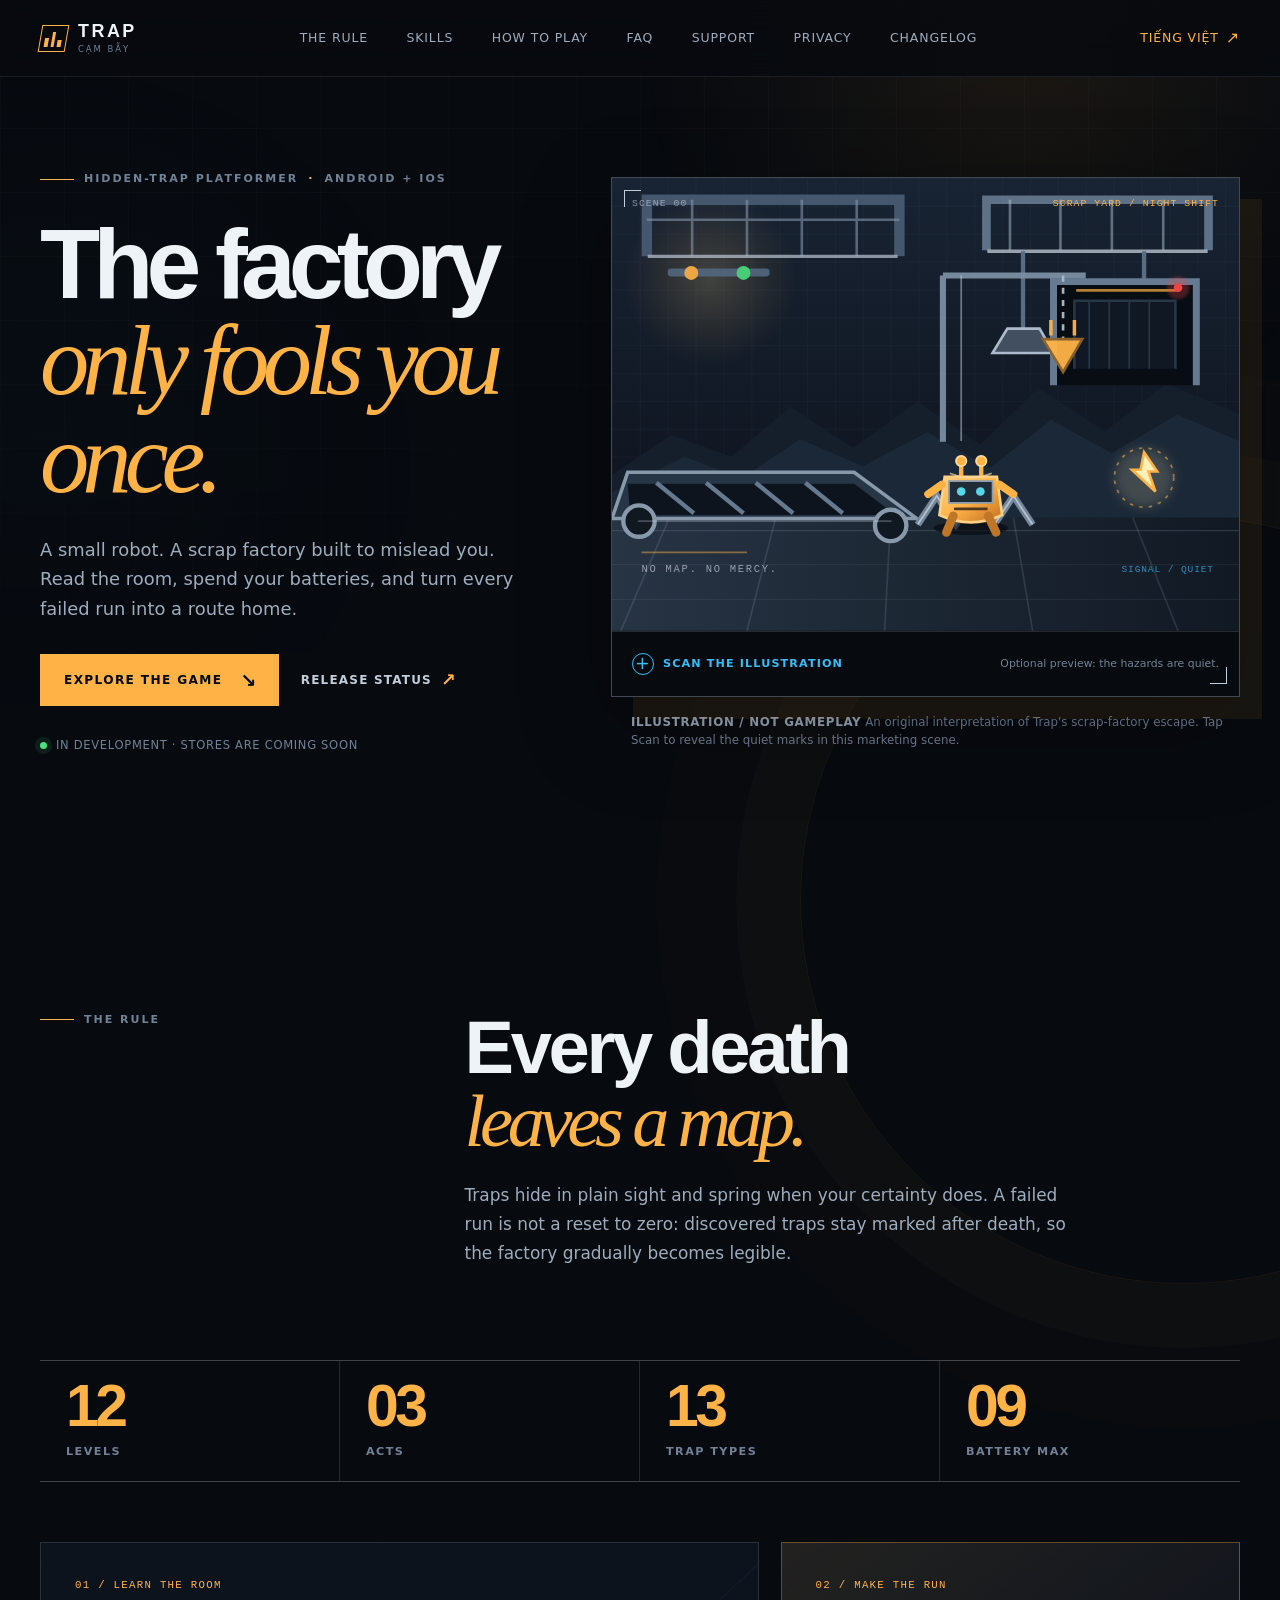
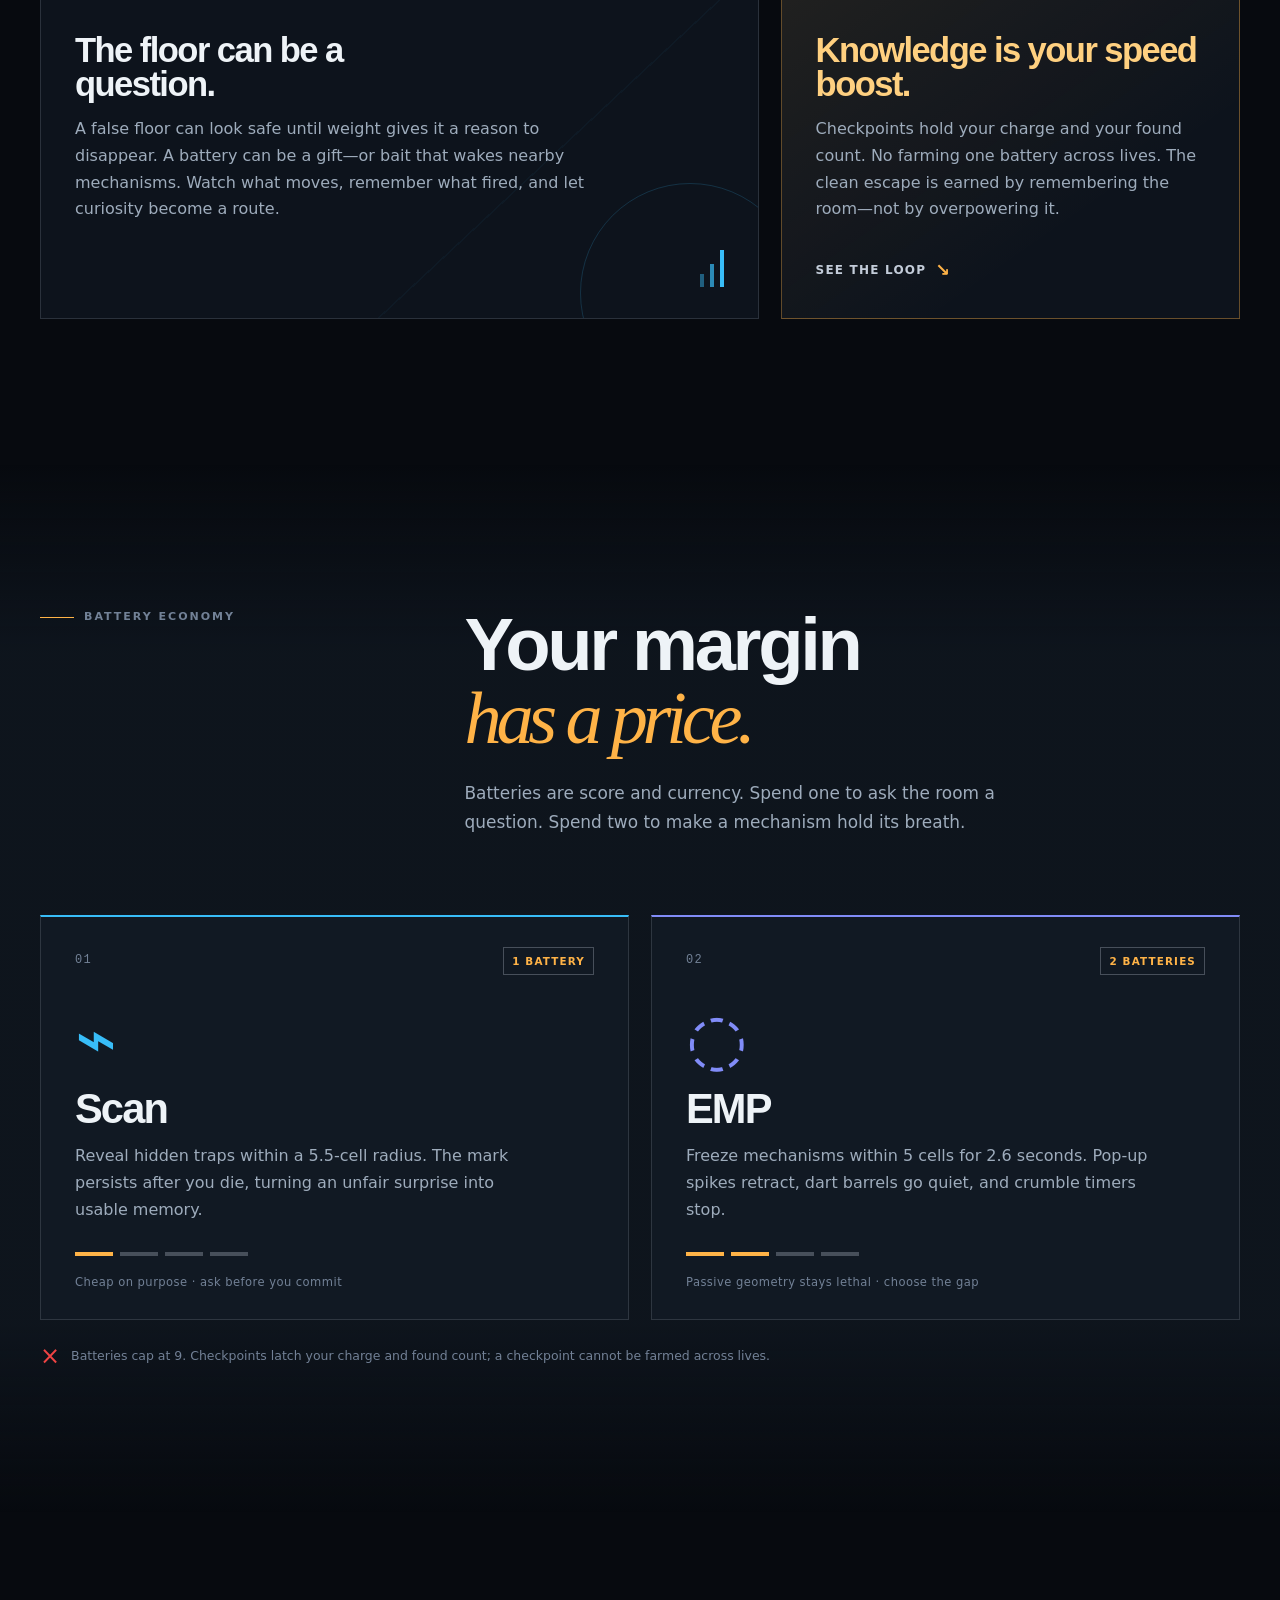
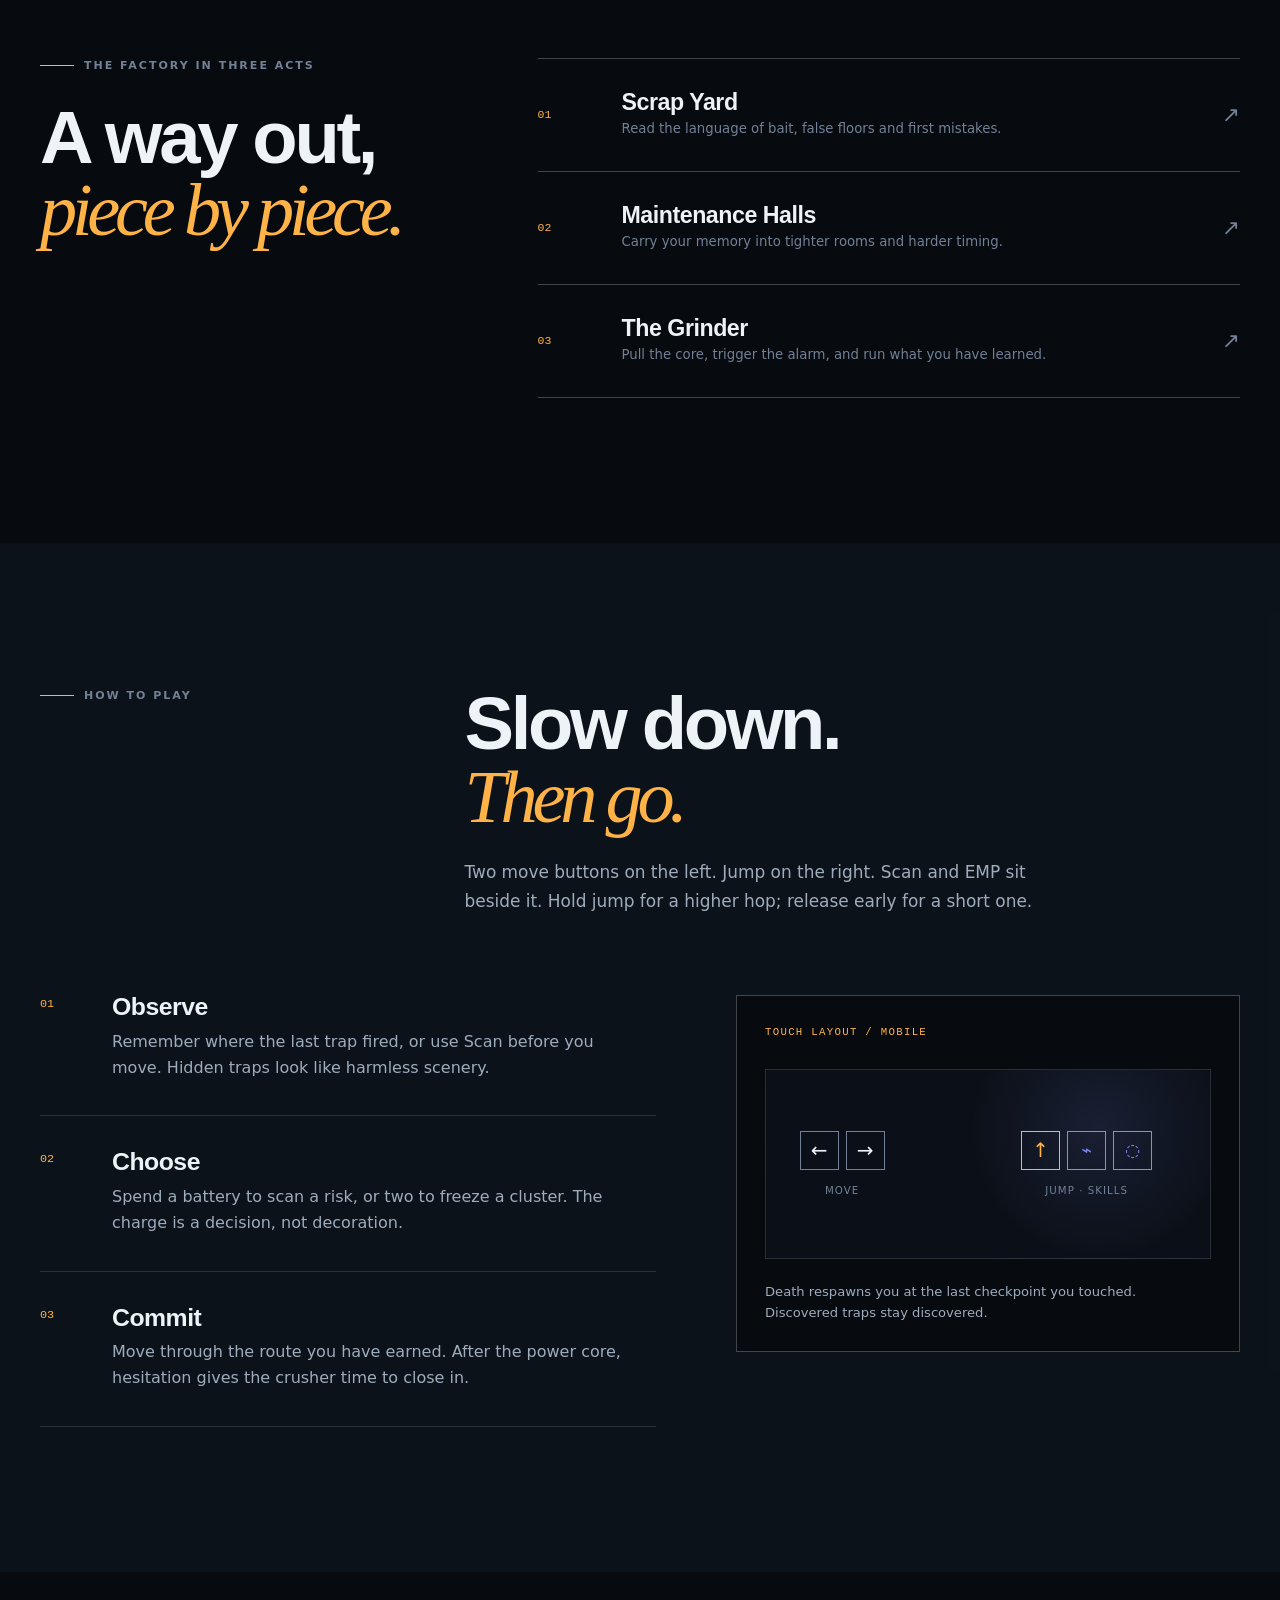
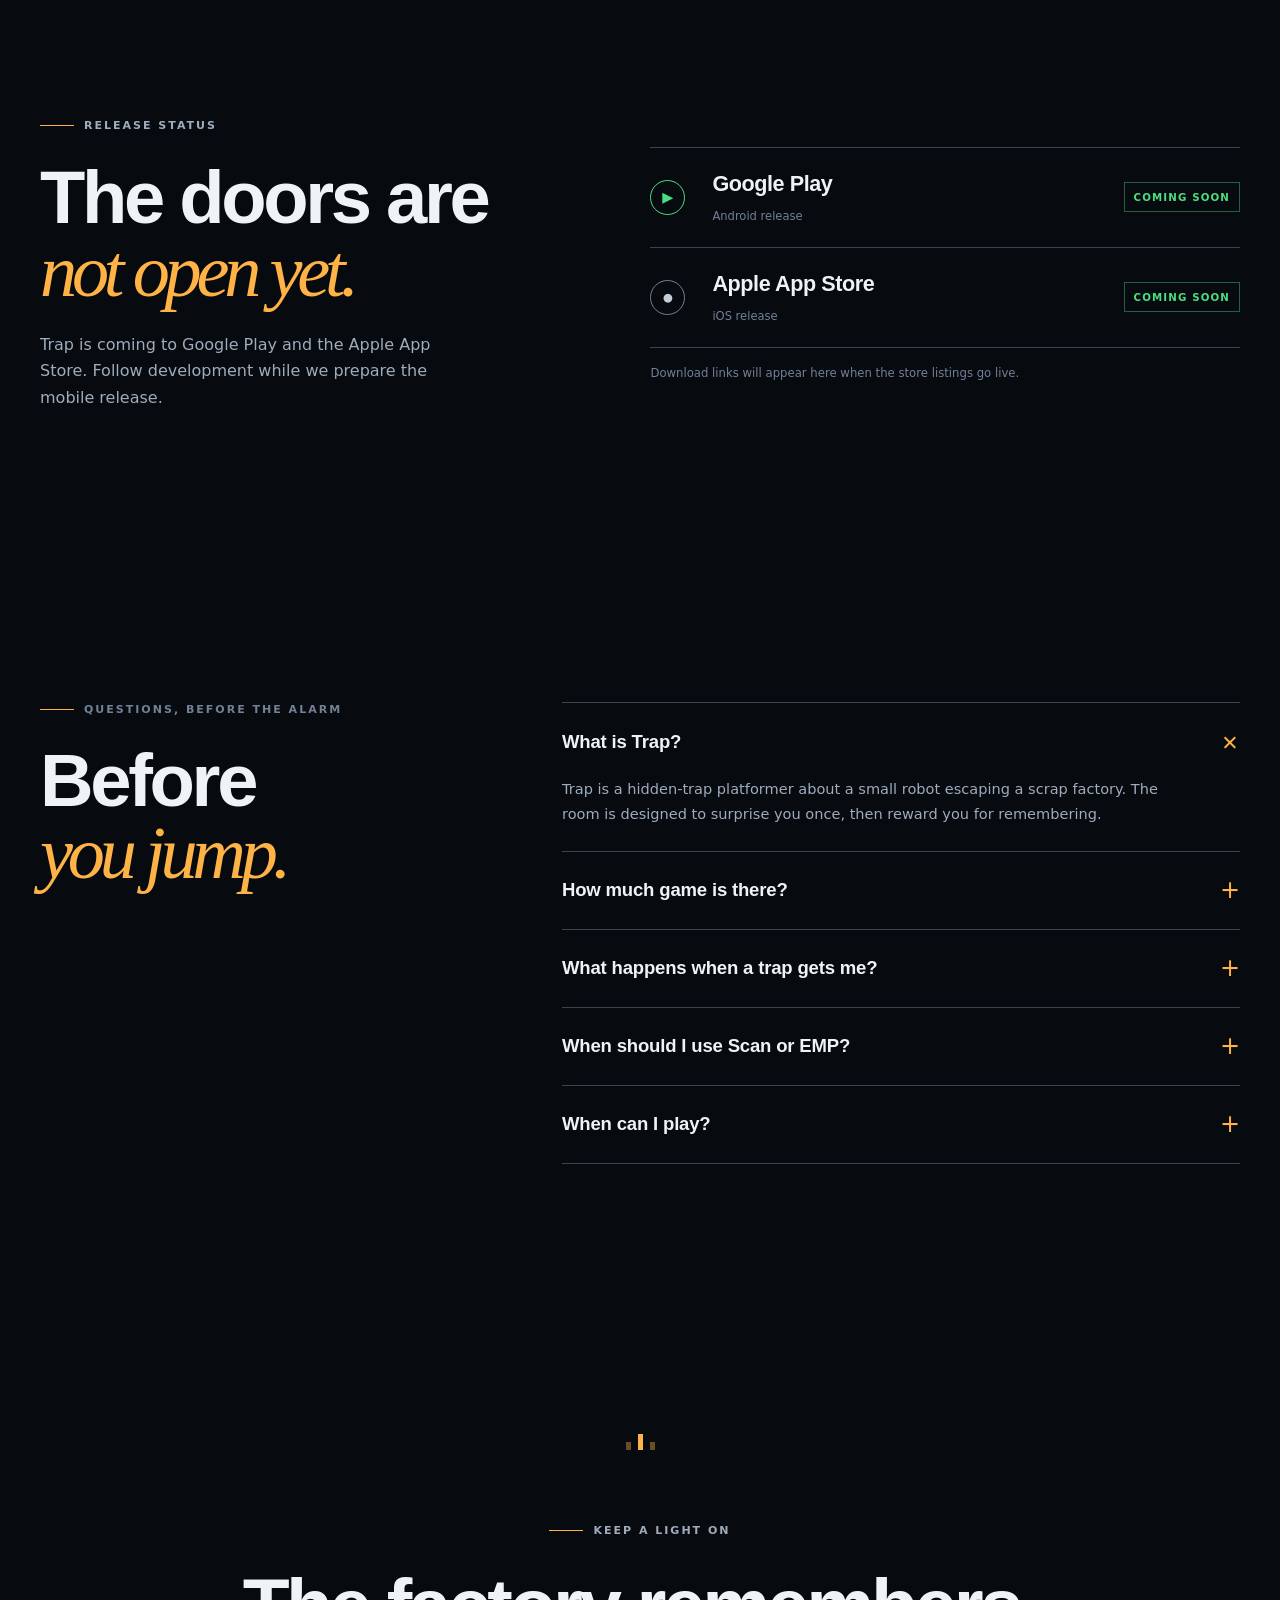
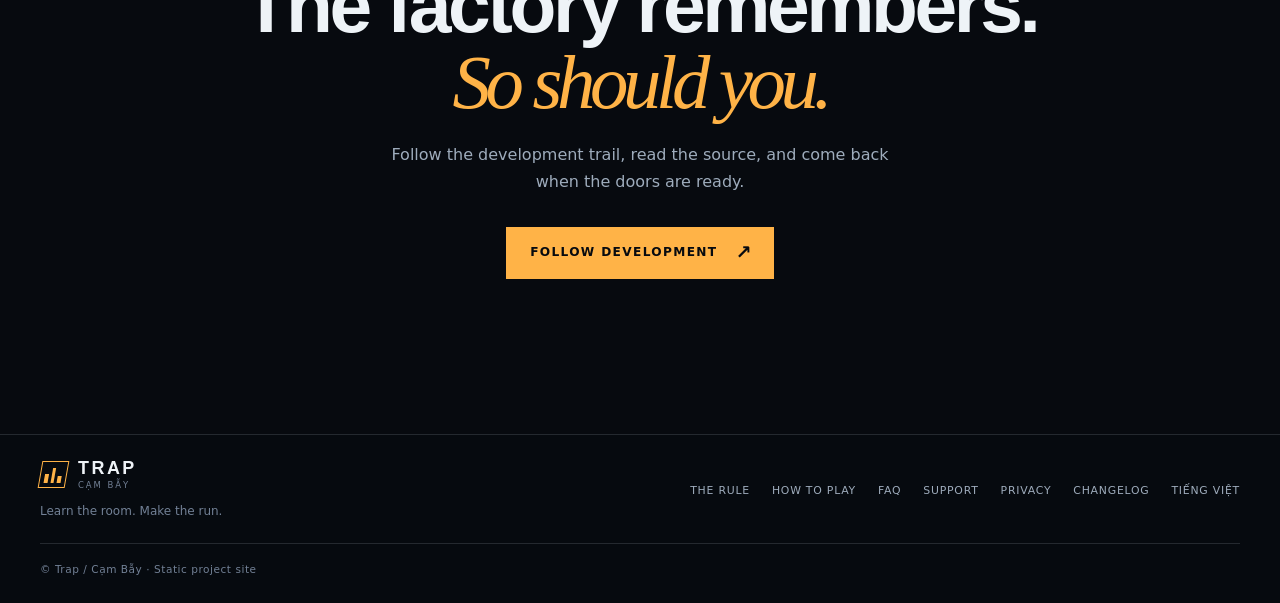
==== commit 4de18e8b: "feat(site): add support privacy and changelog pages" ====
--- a/index.html
+++ b/index.html
@@ -58,6 +58,9 @@
         <a href="#skills">Skills</a>
         <a href="#how-to-play">How to play</a>
         <a href="#faq">FAQ</a>
+        <a href="support/">Support</a>
+        <a href="privacy/">Privacy</a>
+        <a href="changelog/">Changelog</a>
       </nav>
       <a class="language-link" href="vi/index.html" lang="vi">Tiếng Việt <span aria-hidden="true">↗</span></a>
     </div>
@@ -364,7 +367,7 @@
   <footer class="site-footer">
     <div class="wrap footer-inner">
       <div><a class="brand footer-brand" href="./" aria-label="Trap home"><span class="brand-mark" aria-hidden="true"><i></i><i></i><i></i></span><span class="brand-word"><strong>TRAP</strong><small>CẠM BẪY</small></span></a><p>Learn the room. Make the run.</p></div>
-      <div class="footer-links"><a href="#world">The rule</a><a href="#how-to-play">How to play</a><a href="#faq">FAQ</a><a href="vi/index.html" lang="vi">Tiếng Việt</a></div>
+      <div class="footer-links"><a href="#world">The rule</a><a href="#how-to-play">How to play</a><a href="#faq">FAQ</a><a href="support/">Support</a><a href="privacy/">Privacy</a><a href="changelog/">Changelog</a><a href="vi/index.html" lang="vi">Tiếng Việt</a></div>
       <p class="copyright">© Trap / Cạm Bẫy · Static project site</p>
     </div>
   </footer>
--- a/styles.css
+++ b/styles.css
@@ -177,6 +177,7 @@
 
 .primary-nav {
   display: flex;
+  min-width: 0;
   flex: 1 1 auto;
   justify-content: center;
   gap: clamp(18px, 3vw, 42px);
@@ -887,7 +888,7 @@
 
 @media (max-width: 540px) {
   .wrap { width: min(var(--wrap), calc(100% - 32px)); }
-  .primary-nav { justify-content: flex-start; gap: 17px; overflow-x: auto; }
+  .primary-nav { justify-content: flex-start; gap: 11px 17px; overflow: visible; flex-wrap: wrap; }
   h1 { margin-top: 24px; font-size: clamp(3.1rem, 15vw, 5rem); }
   h2 { font-size: clamp(2.8rem, 14vw, 4.5rem); }
   .hero { padding-top: 62px; }
